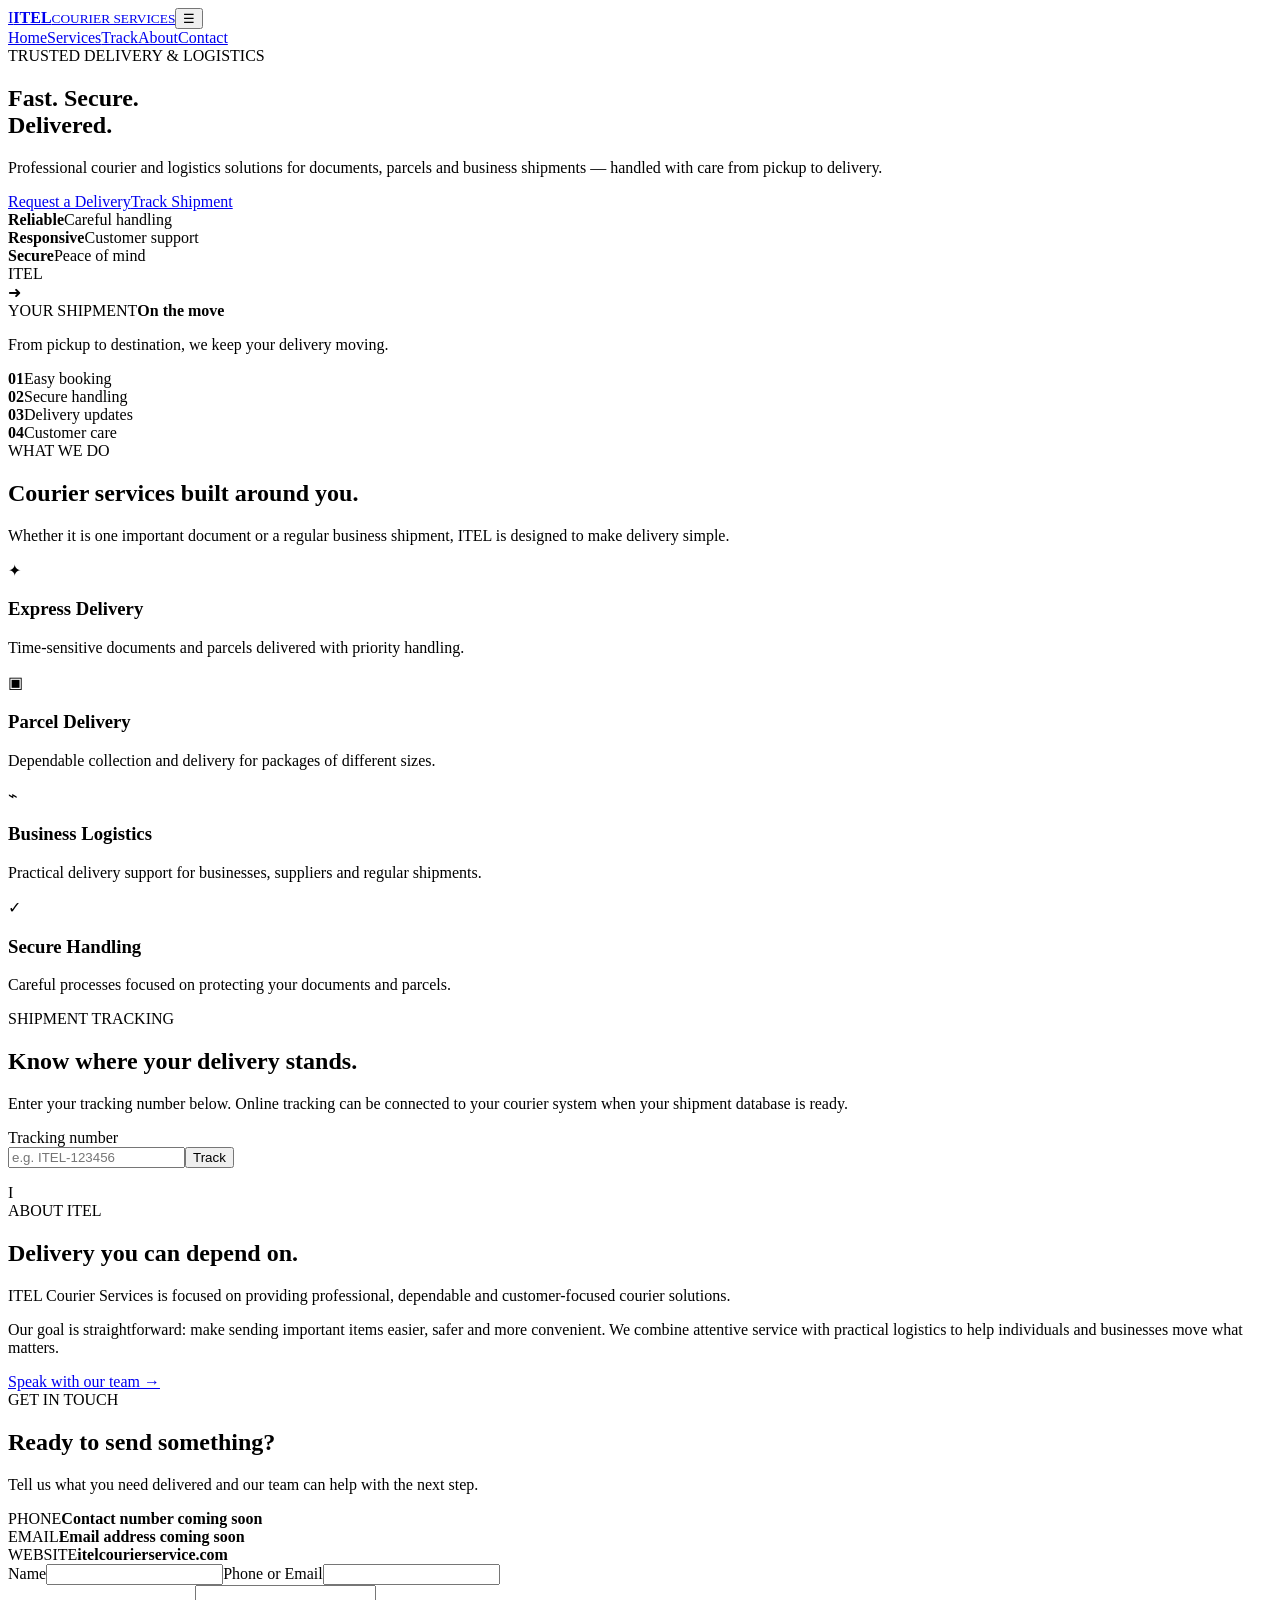
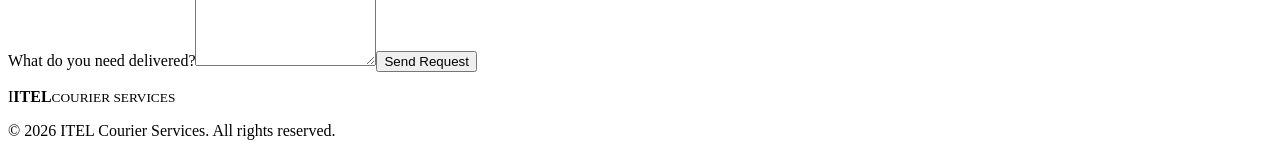
==== index.html @ 67bff1fe "Add files via upload" ====
<!doctype html><html lang="en"><head><meta charset="utf-8"><meta name="viewport" content="width=device-width,initial-scale=1"><meta name="description" content="ITEL Courier Services — fast, secure and dependable courier and logistics solutions."><title>ITEL Courier Services | Fast. Secure. Delivered.</title><link rel="preconnect" href="https://fonts.googleapis.com"><link rel="preconnect" href="https://fonts.gstatic.com" crossorigin><link href="https://fonts.googleapis.com/css2?family=Inter:wght@400;500;600;700;800&display=swap" rel="stylesheet"><link rel="stylesheet" href="style.css"></head><body>
<header class="site-header"><div class="container nav-wrap"><a class="brand" href="#home"><span class="brand-mark">I</span><span><strong>ITEL</strong><small>COURIER SERVICES</small></span></a><button class="menu-toggle" aria-label="Open menu" aria-expanded="false">☰</button><nav class="nav-links"><a href="#home">Home</a><a href="#services">Services</a><a href="#tracking">Track</a><a href="#about">About</a><a href="#contact">Contact</a></nav></div></header>
<main id="home"><section class="hero"><div class="container hero-grid"><div class="hero-copy"><span class="eyebrow">TRUSTED DELIVERY & LOGISTICS</span><h1>Fast. Secure.<br><span>Delivered.</span></h1><p>Professional courier and logistics solutions for documents, parcels and business shipments — handled with care from pickup to delivery.</p><div class="hero-actions"><a class="btn btn-primary" href="#contact">Request a Delivery</a><a class="btn btn-light" href="#tracking">Track Shipment</a></div><div class="trust-row"><div><strong>Reliable</strong><span>Careful handling</span></div><div><strong>Responsive</strong><span>Customer support</span></div><div><strong>Secure</strong><span>Peace of mind</span></div></div></div><div class="hero-card"><div class="package-art"><div class="box"><span>ITEL</span></div><div class="route-dot one"></div><div class="route-dot two"></div><div class="route-line"></div><div class="truck">➜</div></div><div class="hero-card-text"><span>YOUR SHIPMENT</span><strong>On the move</strong><p>From pickup to destination, we keep your delivery moving.</p></div></div></div></section>
<section class="stats"><div class="container stats-grid"><div><strong>01</strong><span>Easy booking</span></div><div><strong>02</strong><span>Secure handling</span></div><div><strong>03</strong><span>Delivery updates</span></div><div><strong>04</strong><span>Customer care</span></div></div></section>
<section id="services" class="section"><div class="container"><div class="section-heading"><span class="eyebrow">WHAT WE DO</span><h2>Courier services built around you.</h2><p>Whether it is one important document or a regular business shipment, ITEL is designed to make delivery simple.</p></div><div class="cards"><article class="card"><div class="icon">✦</div><h3>Express Delivery</h3><p>Time-sensitive documents and parcels delivered with priority handling.</p></article><article class="card"><div class="icon">▣</div><h3>Parcel Delivery</h3><p>Dependable collection and delivery for packages of different sizes.</p></article><article class="card"><div class="icon">⌁</div><h3>Business Logistics</h3><p>Practical delivery support for businesses, suppliers and regular shipments.</p></article><article class="card"><div class="icon">✓</div><h3>Secure Handling</h3><p>Careful processes focused on protecting your documents and parcels.</p></article></div></div></section>
<section id="tracking" class="tracking"><div class="container tracking-grid"><div><span class="eyebrow">SHIPMENT TRACKING</span><h2>Know where your delivery stands.</h2><p>Enter your tracking number below. Online tracking can be connected to your courier system when your shipment database is ready.</p></div><form class="track-form" id="trackForm"><label for="trackingNumber">Tracking number</label><div class="input-row"><input id="trackingNumber" placeholder="e.g. ITEL-123456" required><button class="btn btn-primary" type="submit">Track</button></div><p class="form-message" id="trackMessage" role="status"></p></form></div></section>
<section id="about" class="section about"><div class="container about-grid"><div class="about-panel"><span class="big-letter">I</span><div><span class="eyebrow">ABOUT ITEL</span><h2>Delivery you can depend on.</h2></div></div><div><p class="lead">ITEL Courier Services is focused on providing professional, dependable and customer-focused courier solutions.</p><p>Our goal is straightforward: make sending important items easier, safer and more convenient. We combine attentive service with practical logistics to help individuals and businesses move what matters.</p><a class="text-link" href="#contact">Speak with our team →</a></div></div></section>
<section id="contact" class="contact"><div class="container contact-grid"><div><span class="eyebrow">GET IN TOUCH</span><h2>Ready to send something?</h2><p>Tell us what you need delivered and our team can help with the next step.</p><div class="contact-items"><div><span>PHONE</span><strong>Contact number coming soon</strong></div><div><span>EMAIL</span><strong>Email address coming soon</strong></div><div><span>WEBSITE</span><strong>itelcourierservice.com</strong></div></div></div><form class="contact-form" id="contactForm"><div class="form-row"><label>Name<input name="name" required></label><label>Phone or Email<input name="contact" required></label></div><label>What do you need delivered?<textarea name="message" rows="5" required></textarea></label><button class="btn btn-primary" type="submit">Send Request</button><p class="form-message" id="contactMessage" role="status"></p></form></div></section></main>
<footer><div class="container footer-wrap"><div class="brand footer-brand"><span class="brand-mark">I</span><span><strong>ITEL</strong><small>COURIER SERVICES</small></span></div><p>© <span id="year"></span> ITEL Courier Services. All rights reserved.</p></div></footer><script src="script.js"></script></body></html>
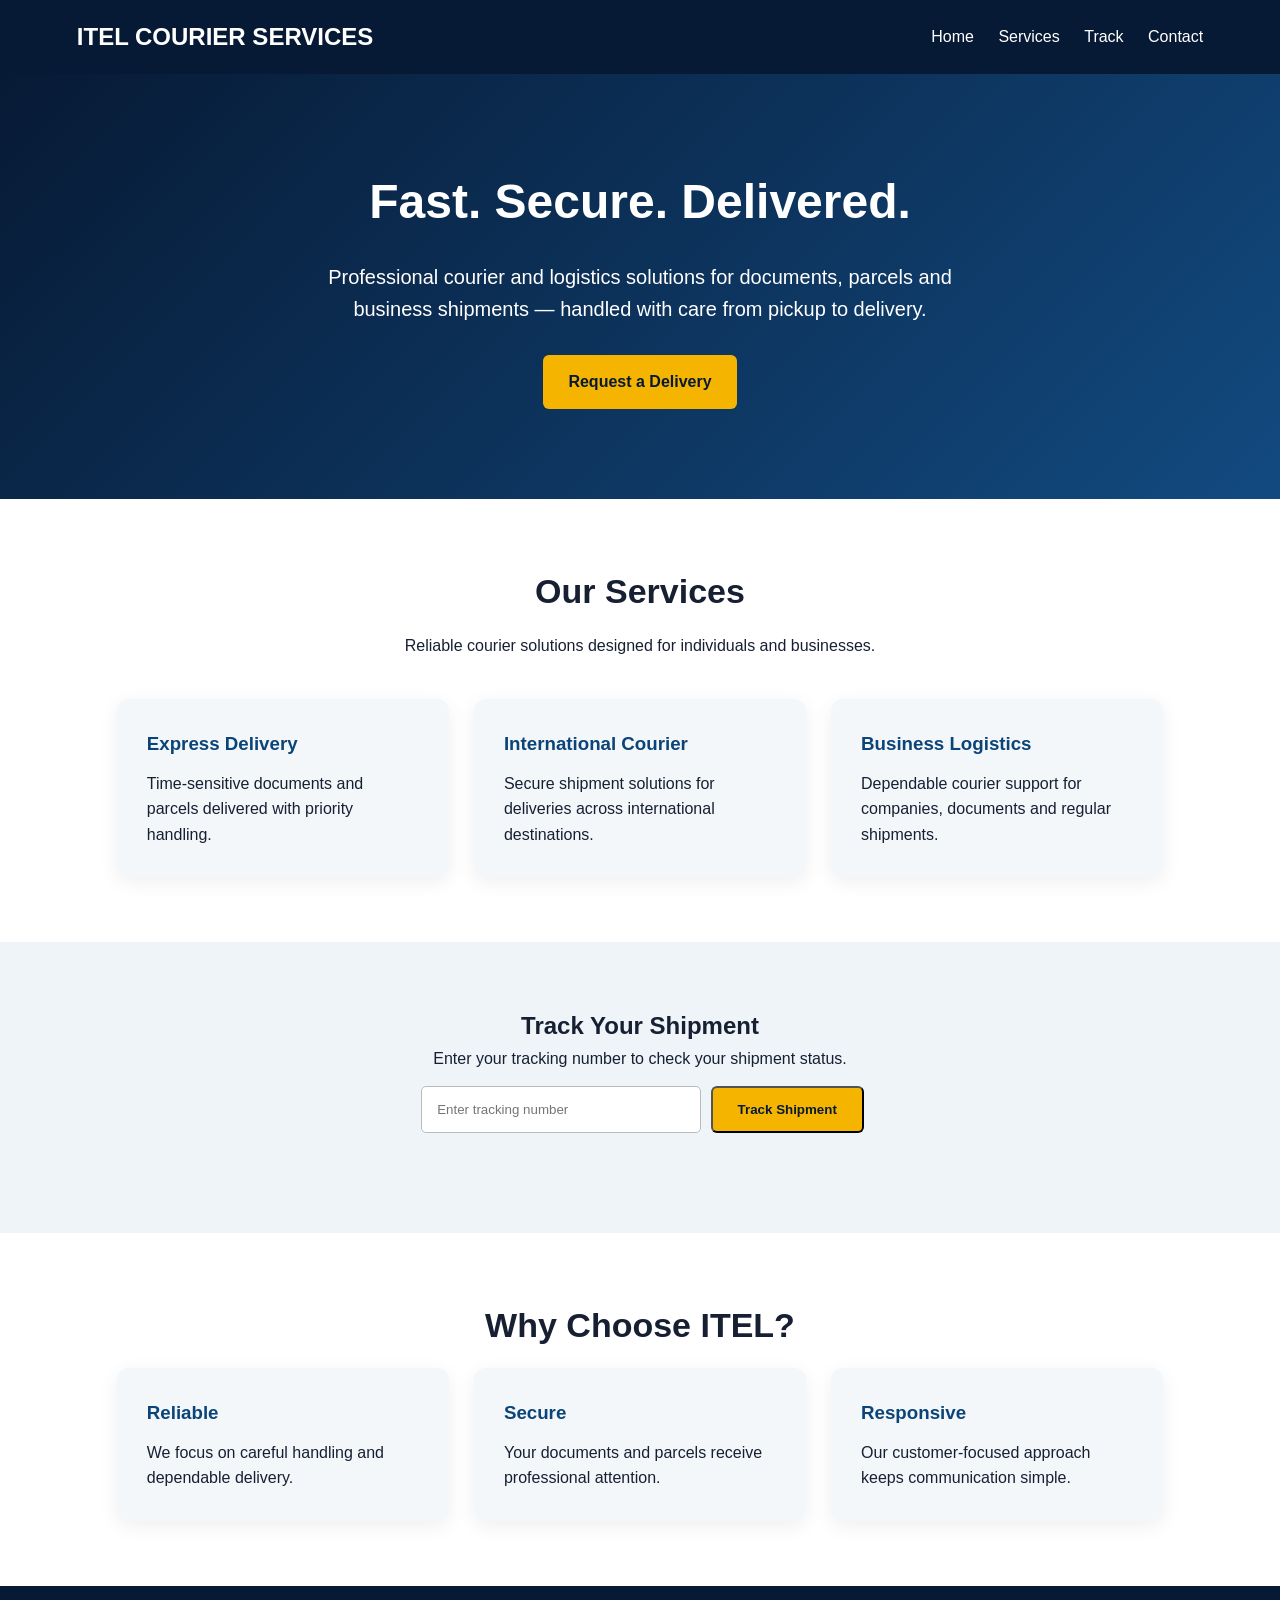
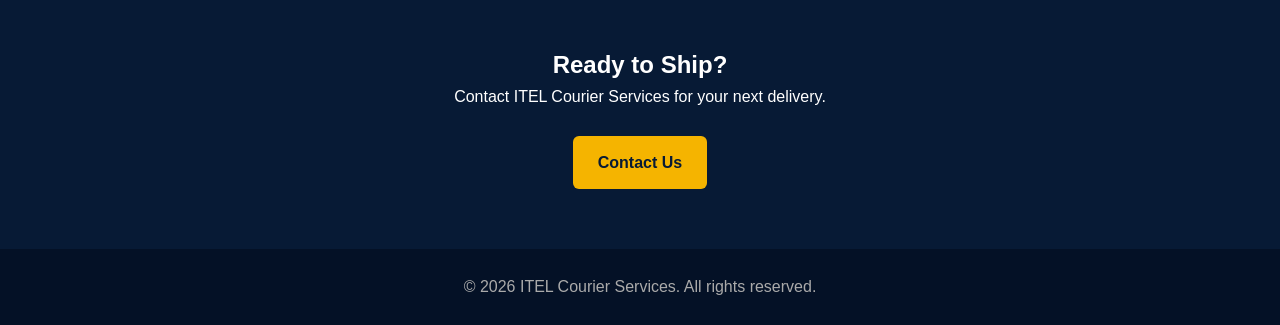
==== commit 15f9d7e0: "update website" ====
--- a/index.html
+++ b/index.html
@@ -1,9 +1,146 @@
-<!doctype html><html lang="en"><head><meta charset="utf-8"><meta name="viewport" content="width=device-width,initial-scale=1"><meta name="description" content="ITEL Courier Services — fast, secure and dependable courier and logistics solutions."><title>ITEL Courier Services | Fast. Secure. Delivered.</title><link rel="preconnect" href="https://fonts.googleapis.com"><link rel="preconnect" href="https://fonts.gstatic.com" crossorigin><link href="https://fonts.googleapis.com/css2?family=Inter:wght@400;500;600;700;800&display=swap" rel="stylesheet"><link rel="stylesheet" href="style.css"></head><body>
-<header class="site-header"><div class="container nav-wrap"><a class="brand" href="#home"><span class="brand-mark">I</span><span><strong>ITEL</strong><small>COURIER SERVICES</small></span></a><button class="menu-toggle" aria-label="Open menu" aria-expanded="false">☰</button><nav class="nav-links"><a href="#home">Home</a><a href="#services">Services</a><a href="#tracking">Track</a><a href="#about">About</a><a href="#contact">Contact</a></nav></div></header>
-<main id="home"><section class="hero"><div class="container hero-grid"><div class="hero-copy"><span class="eyebrow">TRUSTED DELIVERY & LOGISTICS</span><h1>Fast. Secure.<br><span>Delivered.</span></h1><p>Professional courier and logistics solutions for documents, parcels and business shipments — handled with care from pickup to delivery.</p><div class="hero-actions"><a class="btn btn-primary" href="#contact">Request a Delivery</a><a class="btn btn-light" href="#tracking">Track Shipment</a></div><div class="trust-row"><div><strong>Reliable</strong><span>Careful handling</span></div><div><strong>Responsive</strong><span>Customer support</span></div><div><strong>Secure</strong><span>Peace of mind</span></div></div></div><div class="hero-card"><div class="package-art"><div class="box"><span>ITEL</span></div><div class="route-dot one"></div><div class="route-dot two"></div><div class="route-line"></div><div class="truck">➜</div></div><div class="hero-card-text"><span>YOUR SHIPMENT</span><strong>On the move</strong><p>From pickup to destination, we keep your delivery moving.</p></div></div></div></section>
-<section class="stats"><div class="container stats-grid"><div><strong>01</strong><span>Easy booking</span></div><div><strong>02</strong><span>Secure handling</span></div><div><strong>03</strong><span>Delivery updates</span></div><div><strong>04</strong><span>Customer care</span></div></div></section>
-<section id="services" class="section"><div class="container"><div class="section-heading"><span class="eyebrow">WHAT WE DO</span><h2>Courier services built around you.</h2><p>Whether it is one important document or a regular business shipment, ITEL is designed to make delivery simple.</p></div><div class="cards"><article class="card"><div class="icon">✦</div><h3>Express Delivery</h3><p>Time-sensitive documents and parcels delivered with priority handling.</p></article><article class="card"><div class="icon">▣</div><h3>Parcel Delivery</h3><p>Dependable collection and delivery for packages of different sizes.</p></article><article class="card"><div class="icon">⌁</div><h3>Business Logistics</h3><p>Practical delivery support for businesses, suppliers and regular shipments.</p></article><article class="card"><div class="icon">✓</div><h3>Secure Handling</h3><p>Careful processes focused on protecting your documents and parcels.</p></article></div></div></section>
-<section id="tracking" class="tracking"><div class="container tracking-grid"><div><span class="eyebrow">SHIPMENT TRACKING</span><h2>Know where your delivery stands.</h2><p>Enter your tracking number below. Online tracking can be connected to your courier system when your shipment database is ready.</p></div><form class="track-form" id="trackForm"><label for="trackingNumber">Tracking number</label><div class="input-row"><input id="trackingNumber" placeholder="e.g. ITEL-123456" required><button class="btn btn-primary" type="submit">Track</button></div><p class="form-message" id="trackMessage" role="status"></p></form></div></section>
-<section id="about" class="section about"><div class="container about-grid"><div class="about-panel"><span class="big-letter">I</span><div><span class="eyebrow">ABOUT ITEL</span><h2>Delivery you can depend on.</h2></div></div><div><p class="lead">ITEL Courier Services is focused on providing professional, dependable and customer-focused courier solutions.</p><p>Our goal is straightforward: make sending important items easier, safer and more convenient. We combine attentive service with practical logistics to help individuals and businesses move what matters.</p><a class="text-link" href="#contact">Speak with our team →</a></div></div></section>
-<section id="contact" class="contact"><div class="container contact-grid"><div><span class="eyebrow">GET IN TOUCH</span><h2>Ready to send something?</h2><p>Tell us what you need delivered and our team can help with the next step.</p><div class="contact-items"><div><span>PHONE</span><strong>Contact number coming soon</strong></div><div><span>EMAIL</span><strong>Email address coming soon</strong></div><div><span>WEBSITE</span><strong>itelcourierservice.com</strong></div></div></div><form class="contact-form" id="contactForm"><div class="form-row"><label>Name<input name="name" required></label><label>Phone or Email<input name="contact" required></label></div><label>What do you need delivered?<textarea name="message" rows="5" required></textarea></label><button class="btn btn-primary" type="submit">Send Request</button><p class="form-message" id="contactMessage" role="status"></p></form></div></section></main>
-<footer><div class="container footer-wrap"><div class="brand footer-brand"><span class="brand-mark">I</span><span><strong>ITEL</strong><small>COURIER SERVICES</small></span></div><p>© <span id="year"></span> ITEL Courier Services. All rights reserved.</p></div></footer><script src="script.js"></script></body></html>+<!DOCTYPE html>
+<html lang="en">
+<head>
+<meta charset="UTF-8">
+<meta name="viewport" content="width=device-width, initial-scale=1.0">
+<title>ITEL Courier Services</title>
+
+<style>
+*{box-sizing:border-box;margin:0;padding:0}
+body{font-family:Arial,sans-serif;color:#172033;background:#fff;line-height:1.6}
+header{background:#071a35;color:white;padding:18px 6%}
+nav{display:flex;justify-content:space-between;align-items:center;max-width:1200px;margin:auto}
+.logo{font-size:24px;font-weight:bold}
+nav a{color:white;text-decoration:none;margin-left:20px}
+.hero{background:linear-gradient(135deg,#071a35,#124a80);color:white;padding:90px 6%;text-align:center}
+.hero h1{font-size:48px;margin-bottom:20px}
+.hero p{font-size:20px;max-width:700px;margin:0 auto 30px}
+.btn{display:inline-block;background:#f5b400;color:#071a35;padding:14px 25px;border-radius:6px;text-decoration:none;font-weight:bold}
+.section{padding:65px 6%;max-width:1200px;margin:auto}
+.section h2{text-align:center;font-size:34px;margin-bottom:15px}
+.intro{text-align:center;max-width:700px;margin:0 auto 40px}
+.cards{display:grid;grid-template-columns:repeat(3,1fr);gap:25px}
+.card{padding:30px;border-radius:12px;background:#f4f7fa;box-shadow:0 5px 20px #0001}
+.card h3{margin-bottom:12px;color:#0b4478}
+.track{background:#eef4f8;text-align:center;padding:65px 6%}
+.track input{padding:15px;width:280px;max-width:90%;border:1px solid #bbb;border-radius:5px;margin:15px 5px}
+.contact{background:#071a35;color:white;text-align:center;padding:60px 6%}
+footer{background:#041126;color:#aaa;text-align:center;padding:25px}
+@media(max-width:700px){
+nav{flex-direction:column;gap:15px}
+nav a{margin:0 7px;font-size:14px}
+.hero h1{font-size:36px}
+.cards{grid-template-columns:1fr}
+}
+</style>
+</head>
+
+<body>
+
+<header>
+<nav>
+<div class="logo">ITEL COURIER SERVICES</div>
+<div>
+<a href="#home">Home</a>
+<a href="#services">Services</a>
+<a href="#tracking">Track</a>
+<a href="#contact">Contact</a>
+</div>
+</nav>
+</header>
+
+<section class="hero" id="home">
+<h1>Fast. Secure. Delivered.</h1>
+<p>
+Professional courier and logistics solutions for documents,
+parcels and business shipments — handled with care from pickup to delivery.
+</p>
+<a class="btn" href="#contact">Request a Delivery</a>
+</section>
+
+<section class="section" id="services">
+<h2>Our Services</h2>
+<p class="intro">
+Reliable courier solutions designed for individuals and businesses.
+</p>
+
+<div class="cards">
+
+<div class="card">
+<h3>Express Delivery</h3>
+<p>Time-sensitive documents and parcels delivered with priority handling.</p>
+</div>
+
+<div class="card">
+<h3>International Courier</h3>
+<p>Secure shipment solutions for deliveries across international destinations.</p>
+</div>
+
+<div class="card">
+<h3>Business Logistics</h3>
+<p>Dependable courier support for companies, documents and regular shipments.</p>
+</div>
+
+</div>
+</section>
+
+<section class="track" id="tracking">
+<h2>Track Your Shipment</h2>
+<p>Enter your tracking number to check your shipment status.</p>
+
+<input type="text" id="trackingNumber" placeholder="Enter tracking number">
+<button class="btn" onclick="trackShipment()">Track Shipment</button>
+
+<p id="result" style="margin-top:20px;font-weight:bold"></p>
+</section>
+
+<section class="section">
+<h2>Why Choose ITEL?</h2>
+
+<div class="cards">
+
+<div class="card">
+<h3>Reliable</h3>
+<p>We focus on careful handling and dependable delivery.</p>
+</div>
+
+<div class="card">
+<h3>Secure</h3>
+<p>Your documents and parcels receive professional attention.</p>
+</div>
+
+<div class="card">
+<h3>Responsive</h3>
+<p>Our customer-focused approach keeps communication simple.</p>
+</div>
+
+</div>
+</section>
+
+<section class="contact" id="contact">
+<h2>Ready to Ship?</h2>
+<p>Contact ITEL Courier Services for your next delivery.</p>
+<br>
+<a class="btn" href="mailto:info@itelcourierservice.com">Contact Us</a>
+</section>
+
+<footer>
+<p>©️ 2026 ITEL Courier Services. All rights reserved.</p>
+</footer>
+
+<script>
+function trackShipment(){
+const number=document.getElementById("trackingNumber").value.trim();
+const result=document.getElementById("result");
+
+if(number===""){
+result.textContent="Please enter a tracking number.";
+return;
+}
+
+result.textContent="Tracking number received. Shipment status will be updated when tracking information is available.";
+}
+</script>
+
+</body>
+</html>
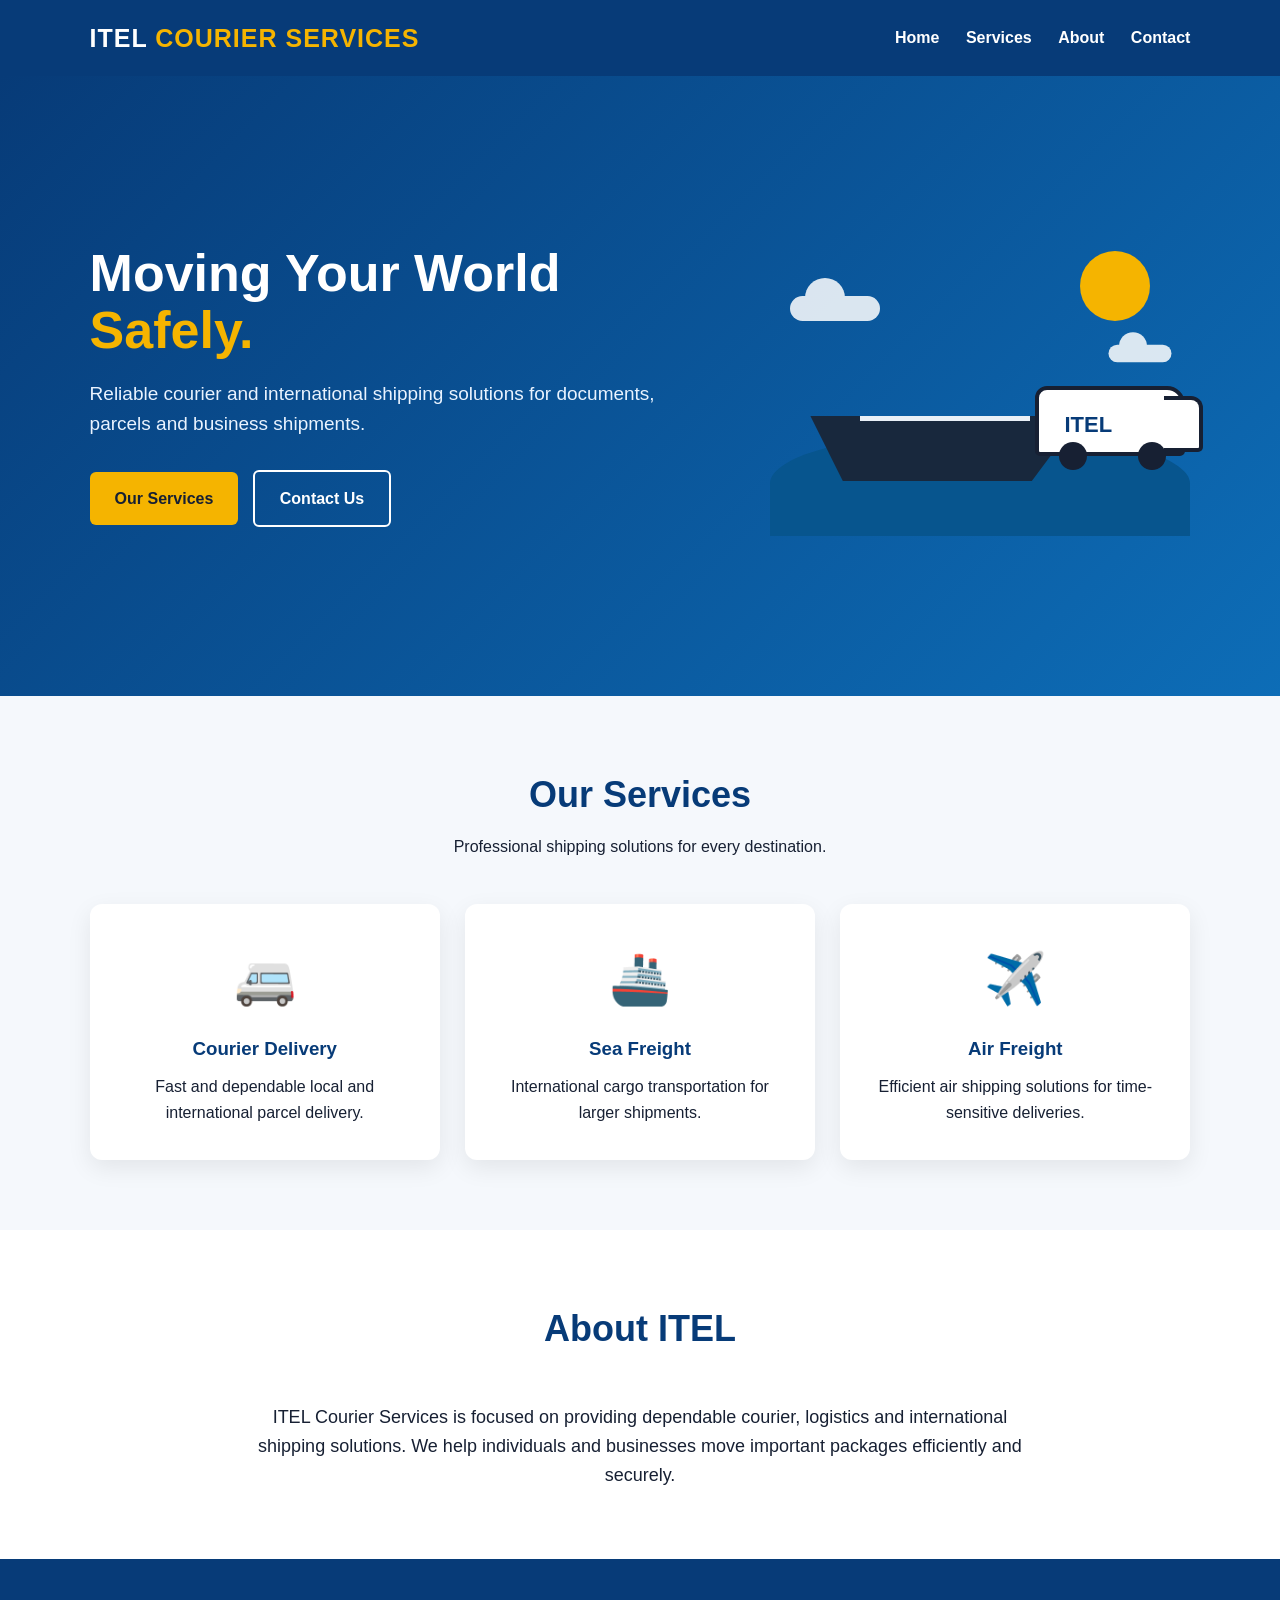
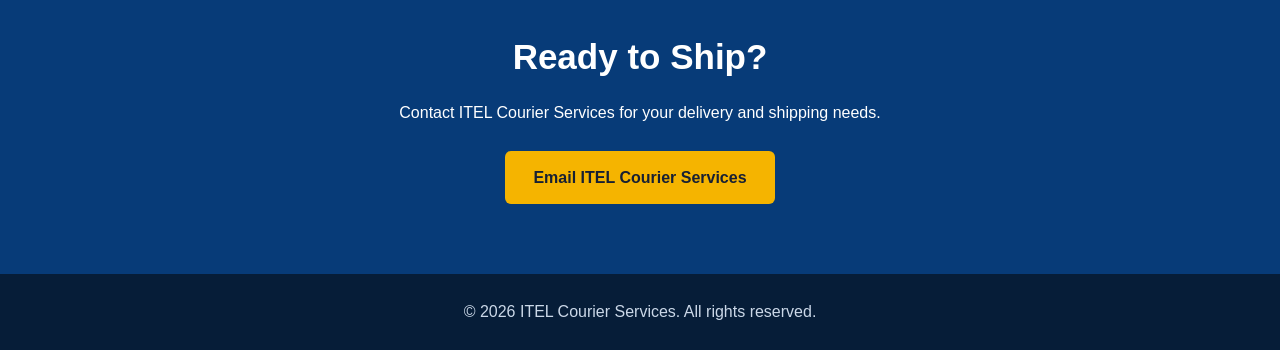
==== commit a812082c: "update website" ====
--- a/index.html
+++ b/index.html
@@ -1,146 +1,488 @@
 <!DOCTYPE html>
 <html lang="en">
 <head>
-<meta charset="UTF-8">
-<meta name="viewport" content="width=device-width, initial-scale=1.0">
-<title>ITEL Courier Services</title>
-
-<style>
-*{box-sizing:border-box;margin:0;padding:0}
-body{font-family:Arial,sans-serif;color:#172033;background:#fff;line-height:1.6}
-header{background:#071a35;color:white;padding:18px 6%}
-nav{display:flex;justify-content:space-between;align-items:center;max-width:1200px;margin:auto}
-.logo{font-size:24px;font-weight:bold}
-nav a{color:white;text-decoration:none;margin-left:20px}
-.hero{background:linear-gradient(135deg,#071a35,#124a80);color:white;padding:90px 6%;text-align:center}
-.hero h1{font-size:48px;margin-bottom:20px}
-.hero p{font-size:20px;max-width:700px;margin:0 auto 30px}
-.btn{display:inline-block;background:#f5b400;color:#071a35;padding:14px 25px;border-radius:6px;text-decoration:none;font-weight:bold}
-.section{padding:65px 6%;max-width:1200px;margin:auto}
-.section h2{text-align:center;font-size:34px;margin-bottom:15px}
-.intro{text-align:center;max-width:700px;margin:0 auto 40px}
-.cards{display:grid;grid-template-columns:repeat(3,1fr);gap:25px}
-.card{padding:30px;border-radius:12px;background:#f4f7fa;box-shadow:0 5px 20px #0001}
-.card h3{margin-bottom:12px;color:#0b4478}
-.track{background:#eef4f8;text-align:center;padding:65px 6%}
-.track input{padding:15px;width:280px;max-width:90%;border:1px solid #bbb;border-radius:5px;margin:15px 5px}
-.contact{background:#071a35;color:white;text-align:center;padding:60px 6%}
-footer{background:#041126;color:#aaa;text-align:center;padding:25px}
-@media(max-width:700px){
-nav{flex-direction:column;gap:15px}
-nav a{margin:0 7px;font-size:14px}
-.hero h1{font-size:36px}
-.cards{grid-template-columns:1fr}
-}
-</style>
+  <meta charset="UTF-8">
+  <meta name="viewport" content="width=device-width, initial-scale=1.0">
+  <title>ITEL Courier Services</title>
+
+  <style>
+    * {
+      box-sizing: border-box;
+      margin: 0;
+      padding: 0;
+    }
+
+    body {
+      font-family: Arial, sans-serif;
+      color: #172033;
+      background: #f5f8fc;
+      line-height: 1.6;
+    }
+
+    header {
+      background: #073b78;
+      color: white;
+      padding: 18px 7%;
+      display: flex;
+      justify-content: space-between;
+      align-items: center;
+      position: sticky;
+      top: 0;
+      z-index: 10;
+    }
+
+    .logo {
+      font-size: 25px;
+      font-weight: bold;
+      letter-spacing: 1px;
+    }
+
+    .logo span {
+      color: #f5b400;
+    }
+
+    nav a {
+      color: white;
+      text-decoration: none;
+      margin-left: 22px;
+      font-weight: bold;
+    }
+
+    nav a:hover {
+      color: #f5b400;
+    }
+
+    .hero {
+      min-height: 620px;
+      padding: 80px 7%;
+      display: flex;
+      align-items: center;
+      justify-content: space-between;
+      gap: 40px;
+      background: linear-gradient(135deg, #073b78, #0d6db7);
+      color: white;
+      overflow: hidden;
+    }
+
+    .hero-text {
+      max-width: 600px;
+    }
+
+    .hero h1 {
+      font-size: 52px;
+      line-height: 1.1;
+      margin-bottom: 20px;
+    }
+
+    .hero h1 span {
+      color: #f5b400;
+    }
+
+    .hero p {
+      font-size: 19px;
+      margin-bottom: 30px;
+      color: #e9f3ff;
+    }
+
+    .buttons a {
+      display: inline-block;
+      padding: 14px 25px;
+      border-radius: 6px;
+      text-decoration: none;
+      font-weight: bold;
+      margin-right: 10px;
+    }
+
+    .primary {
+      background: #f5b400;
+      color: #172033;
+    }
+
+    .secondary {
+      border: 2px solid white;
+      color: white;
+    }
+
+    .shipping-scene {
+      width: 420px;
+      height: 300px;
+      position: relative;
+      flex-shrink: 0;
+    }
+
+    .sun {
+      position: absolute;
+      right: 40px;
+      top: 15px;
+      width: 70px;
+      height: 70px;
+      background: #f5b400;
+      border-radius: 50%;
+    }
+
+    .cloud {
+      position: absolute;
+      background: white;
+      opacity: .85;
+      width: 90px;
+      height: 25px;
+      border-radius: 30px;
+    }
+
+    .cloud:before {
+      content: "";
+      position: absolute;
+      width: 40px;
+      height: 40px;
+      background: white;
+      border-radius: 50%;
+      left: 15px;
+      top: -18px;
+    }
+
+    .cloud.one {
+      top: 60px;
+      left: 20px;
+    }
+
+    .cloud.two {
+      top: 105px;
+      right: 5px;
+      transform: scale(.7);
+    }
+
+    .sea {
+      position: absolute;
+      bottom: 0;
+      left: 0;
+      width: 100%;
+      height: 105px;
+      background: #07558e;
+      border-radius: 50% 50% 0 0;
+    }
+
+    .ship {
+      position: absolute;
+      bottom: 55px;
+      left: 40px;
+      width: 270px;
+      height: 65px;
+      background: #18283d;
+      clip-path: polygon(0 0, 100% 0, 82% 100%, 12% 100%);
+    }
+
+    .ship:before {
+      content: "";
+      position: absolute;
+      left: 45px;
+      top: -48px;
+      width: 170px;
+      height: 48px;
+      background: #e9f0f7;
+      border: 5px solid #18283d;
+    }
+
+    .containers {
+      position: absolute;
+      left: 70px;
+      top: -40px;
+      display: flex;
+      gap: 5px;
+    }
+
+    .container {
+      width: 40px;
+      height: 35px;
+      background: #f5b400;
+      border: 2px solid #18283d;
+    }
+
+    .van {
+      position: absolute;
+      bottom: 80px;
+      right: 5px;
+      width: 150px;
+      height: 70px;
+      background: white;
+      border-radius: 12px 18px 5px 5px;
+      border: 4px solid #172033;
+    }
+
+    .van:before {
+      content: "ITEL";
+      position: absolute;
+      left: 25px;
+      top: 17px;
+      color: #073b78;
+      font-size: 22px;
+      font-weight: bold;
+    }
+
+    .van:after {
+      content: "";
+      position: absolute;
+      right: -22px;
+      bottom: 0;
+      width: 35px;
+      height: 48px;
+      background: white;
+      border: 4px solid #172033;
+      border-left: none;
+      border-radius: 0 12px 5px 0;
+    }
+
+    .wheel {
+      position: absolute;
+      width: 28px;
+      height: 28px;
+      background: #172033;
+      border-radius: 50%;
+      bottom: -18px;
+    }
+
+    .wheel.one {
+      left: 20px;
+    }
+
+    .wheel.two {
+      right: 15px;
+    }
+
+    section {
+      padding: 70px 7%;
+    }
+
+    .section-title {
+      text-align: center;
+      margin-bottom: 45px;
+    }
+
+    .section-title h2 {
+      font-size: 36px;
+      color: #073b78;
+      margin-bottom: 10px;
+    }
+
+    .services {
+      display: grid;
+      grid-template-columns: repeat(3, 1fr);
+      gap: 25px;
+    }
+
+    .card {
+      background: white;
+      padding: 35px 25px;
+      text-align: center;
+      border-radius: 12px;
+      box-shadow: 0 8px 25px rgba(0,0,0,.08);
+    }
+
+    .card .icon {
+      font-size: 50px;
+      margin-bottom: 15px;
+    }
+
+    .card h3 {
+      color: #073b78;
+      margin-bottom: 10px;
+    }
+
+    .about {
+      background: white;
+      text-align: center;
+    }
+
+    .about p {
+      max-width: 800px;
+      margin: auto;
+      font-size: 18px;
+    }
+
+    .contact {
+      background: #073b78;
+      color: white;
+      text-align: center;
+    }
+
+    .contact h2 {
+      font-size: 35px;
+      margin-bottom: 15px;
+    }
+
+    .contact a {
+      display: inline-block;
+      margin-top: 25px;
+      padding: 14px 28px;
+      background: #f5b400;
+      color: #172033;
+      text-decoration: none;
+      border-radius: 6px;
+      font-weight: bold;
+    }
+
+    footer {
+      background: #061d38;
+      color: #cbd8e8;
+      text-align: center;
+      padding: 25px;
+    }
+
+    @media (max-width: 800px) {
+      header {
+        flex-direction: column;
+        gap: 12px;
+      }
+
+      nav a {
+        margin: 0 7px;
+        font-size: 14px;
+      }
+
+      .hero {
+        flex-direction: column;
+        text-align: center;
+        padding-top: 55px;
+      }
+
+      .hero h1 {
+        font-size: 40px;
+      }
+
+      .shipping-scene {
+        transform: scale(.85);
+      }
+
+      .services {
+        grid-template-columns: 1fr;
+      }
+    }
+  </style>
 </head>
 
 <body>
 
-<header>
-<nav>
-<div class="logo">ITEL COURIER SERVICES</div>
-<div>
-<a href="#home">Home</a>
-<a href="#services">Services</a>
-<a href="#tracking">Track</a>
-<a href="#contact">Contact</a>
-</div>
-</nav>
-</header>
-
-<section class="hero" id="home">
-<h1>Fast. Secure. Delivered.</h1>
-<p>
-Professional courier and logistics solutions for documents,
-parcels and business shipments — handled with care from pickup to delivery.
-</p>
-<a class="btn" href="#contact">Request a Delivery</a>
-</section>
-
-<section class="section" id="services">
-<h2>Our Services</h2>
-<p class="intro">
-Reliable courier solutions designed for individuals and businesses.
-</p>
-
-<div class="cards">
-
-<div class="card">
-<h3>Express Delivery</h3>
-<p>Time-sensitive documents and parcels delivered with priority handling.</p>
-</div>
-
-<div class="card">
-<h3>International Courier</h3>
-<p>Secure shipment solutions for deliveries across international destinations.</p>
-</div>
-
-<div class="card">
-<h3>Business Logistics</h3>
-<p>Dependable courier support for companies, documents and regular shipments.</p>
-</div>
-
-</div>
-</section>
-
-<section class="track" id="tracking">
-<h2>Track Your Shipment</h2>
-<p>Enter your tracking number to check your shipment status.</p>
-
-<input type="text" id="trackingNumber" placeholder="Enter tracking number">
-<button class="btn" onclick="trackShipment()">Track Shipment</button>
-
-<p id="result" style="margin-top:20px;font-weight:bold"></p>
-</section>
-
-<section class="section">
-<h2>Why Choose ITEL?</h2>
-
-<div class="cards">
-
-<div class="card">
-<h3>Reliable</h3>
-<p>We focus on careful handling and dependable delivery.</p>
-</div>
-
-<div class="card">
-<h3>Secure</h3>
-<p>Your documents and parcels receive professional attention.</p>
-</div>
-
-<div class="card">
-<h3>Responsive</h3>
-<p>Our customer-focused approach keeps communication simple.</p>
-</div>
-
-</div>
-</section>
-
-<section class="contact" id="contact">
-<h2>Ready to Ship?</h2>
-<p>Contact ITEL Courier Services for your next delivery.</p>
-<br>
-<a class="btn" href="mailto:info@itelcourierservice.com">Contact Us</a>
-</section>
-
-<footer>
-<p>©️ 2026 ITEL Courier Services. All rights reserved.</p>
-</footer>
-
-<script>
-function trackShipment(){
-const number=document.getElementById("trackingNumber").value.trim();
-const result=document.getElementById("result");
-
-if(number===""){
-result.textContent="Please enter a tracking number.";
-return;
-}
-
-result.textContent="Tracking number received. Shipment status will be updated when tracking information is available.";
-}
-</script>
+  <header>
+    <div class="logo">ITEL <span>COURIER SERVICES</span></div>
+
+    <nav>
+      <a href="#home">Home</a>
+      <a href="#services">Services</a>
+      <a href="#about">About</a>
+      <a href="#contact">Contact</a>
+    </nav>
+  </header>
+
+  <section class="hero" id="home">
+
+    <div class="hero-text">
+      <h1>Moving Your World <span>Safely.</span></h1>
+
+      <p>
+        Reliable courier and international shipping solutions
+        for documents, parcels and business shipments.
+      </p>
+
+      <div class="buttons">
+        <a class="primary" href="#services">Our Services</a>
+        <a class="secondary" href="#contact">Contact Us</a>
+      </div>
+    </div>
+
+    <div class="shipping-scene">
+
+      <div class="sun"></div>
+
+      <div class="cloud one"></div>
+      <div class="cloud two"></div>
+
+      <div class="sea"></div>
+
+      <div class="ship">
+        <div class="containers">
+          <div class="container"></div>
+          <div class="container"></div>
+          <div class="container"></div>
+        </div>
+      </div>
+
+      <div class="van">
+        <div class="wheel one"></div>
+        <div class="wheel two"></div>
+      </div>
+
+    </div>
+
+  </section>
+
+  <section id="services">
+
+    <div class="section-title">
+      <h2>Our Services</h2>
+      <p>Professional shipping solutions for every destination.</p>
+    </div>
+
+    <div class="services">
+
+      <div class="card">
+        <div class="icon">🚐</div>
+        <h3>Courier Delivery</h3>
+        <p>
+          Fast and dependable local and international parcel delivery.
+        </p>
+      </div>
+
+      <div class="card">
+        <div class="icon">🚢</div>
+        <h3>Sea Freight</h3>
+        <p>
+          International cargo transportation for larger shipments.
+        </p>
+      </div>
+
+      <div class="card">
+        <div class="icon">✈️</div>
+        <h3>Air Freight</h3>
+        <p>
+          Efficient air shipping solutions for time-sensitive deliveries.
+        </p>
+      </div>
+
+    </div>
+
+  </section>
+
+  <section class="about" id="about">
+
+    <div class="section-title">
+      <h2>About ITEL</h2>
+    </div>
+
+    <p>
+      ITEL Courier Services is focused on providing dependable
+      courier, logistics and international shipping solutions.
+      We help individuals and businesses move important packages
+      efficiently and securely.
+    </p>
+
+  </section>
+
+  <section class="contact" id="contact">
+
+    <h2>Ready to Ship?</h2>
+
+    <p>
+      Contact ITEL Courier Services for your delivery and shipping needs.
+    </p>
+
+    <a href="mailto:info@itelcourierservice.com">
+      Email ITEL Courier Services
+    </a>
+
+  </section>
+
+  <footer>
+    <p>©️ 2026 ITEL Courier Services. All rights reserved.</p>
+  </footer>
 
 </body>
-</html>+</html>
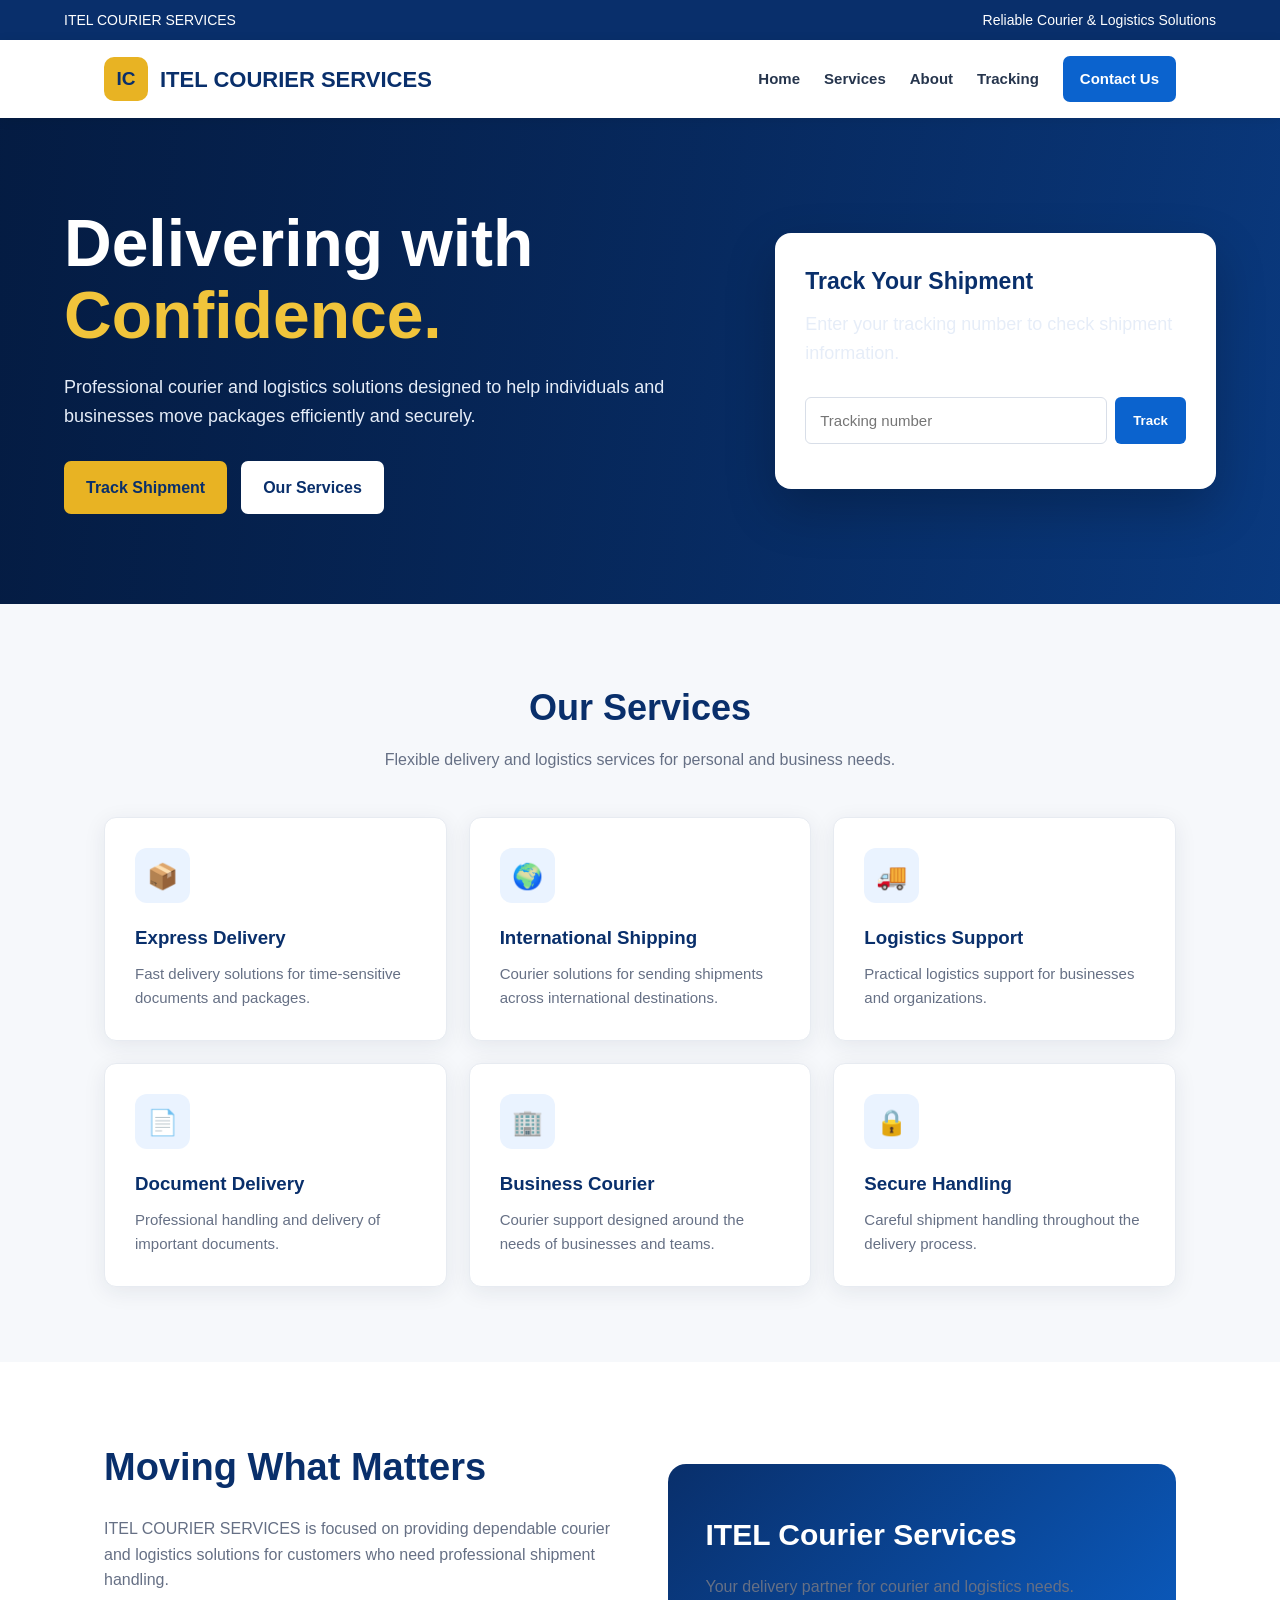
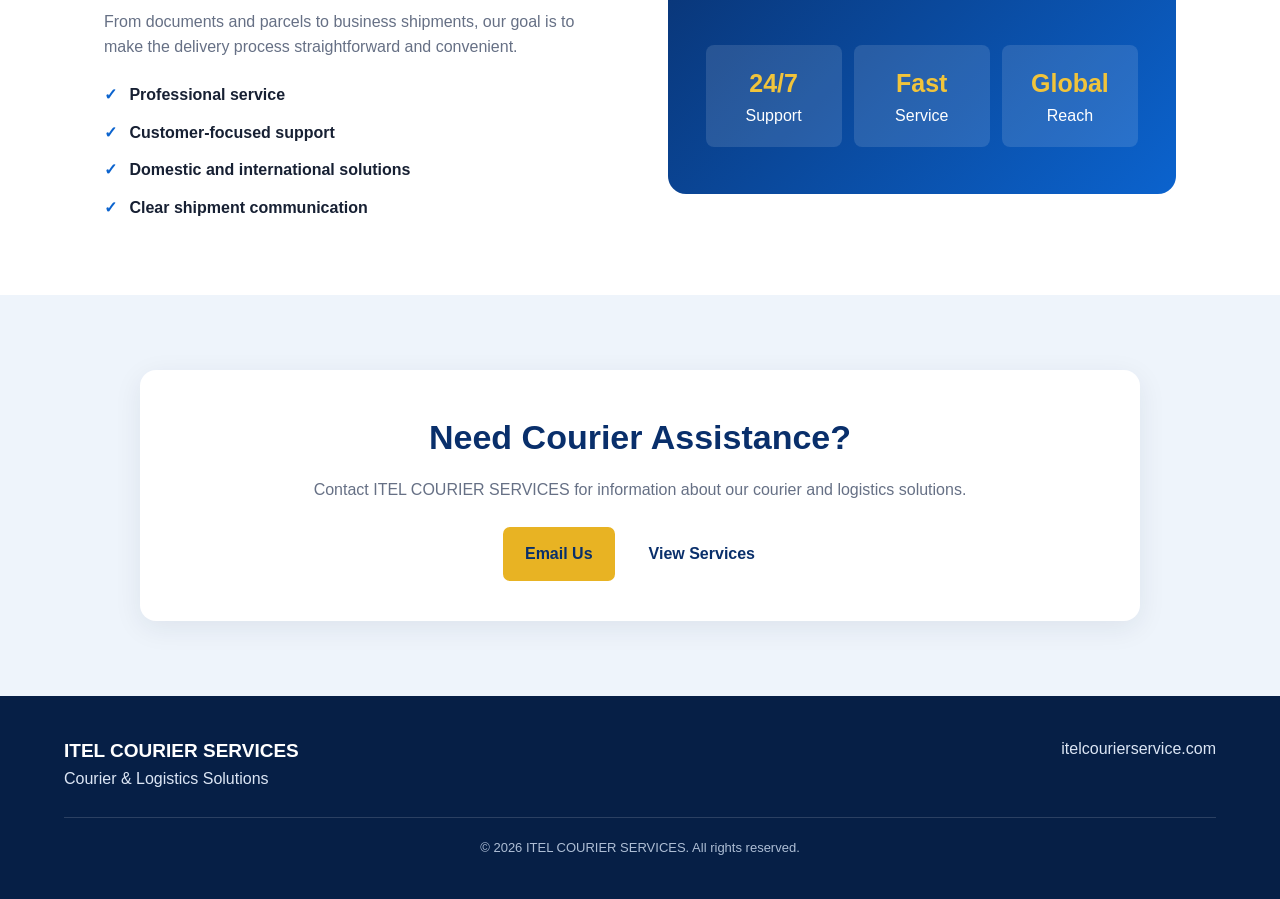
==== commit fa62f0eb: "Enhance SEO, styles, and tracking features in index.html Updated title and meta description for SEO." ====
--- a/index.html
+++ b/index.html
@@ -3,8 +3,8 @@
 <head>
   <meta charset="UTF-8">
   <meta name="viewport" content="width=device-width, initial-scale=1.0">
-  <title>ITEL Courier Services</title>
-
+  <title>ITEL Courier Services | Fast & Reliable Delivery</title>
+  <meta name="description" content="ITEL Courier Services - Reliable domestic and international courier and logistics services.">
   <style>
     * {
       box-sizing: border-box;
@@ -12,477 +12,688 @@
       padding: 0;
     }
 
+    html {
+      scroll-behavior: smooth;
+    }
+
     body {
-      font-family: Arial, sans-serif;
+      font-family: Arial, Helvetica, sans-serif;
       color: #172033;
-      background: #f5f8fc;
+      background: #f6f8fb;
       line-height: 1.6;
     }
 
+    a {
+      text-decoration: none;
+      color: inherit;
+    }
+
+    .topbar {
+      background: #092f6b;
+      color: white;
+      padding: 9px 5%;
+      font-size: 14px;
+      display: flex;
+      justify-content: space-between;
+      gap: 20px;
+      flex-wrap: wrap;
+    }
+
     header {
-      background: #073b78;
-      color: white;
-      padding: 18px 7%;
+      background: white;
+      position: sticky;
+      top: 0;
+      z-index: 1000;
+      box-shadow: 0 2px 12px rgba(0,0,0,.08);
+    }
+
+    .nav {
+      max-width: 1200px;
+      margin: auto;
+      padding: 16px 5%;
       display: flex;
       justify-content: space-between;
       align-items: center;
-      position: sticky;
-      top: 0;
-      z-index: 10;
+      gap: 25px;
     }
 
     .logo {
-      font-size: 25px;
-      font-weight: bold;
-      letter-spacing: 1px;
-    }
-
-    .logo span {
-      color: #f5b400;
+      display: flex;
+      align-items: center;
+      gap: 12px;
+      font-weight: 800;
+      font-size: 22px;
+      color: #092f6b;
+    }
+
+    .logo-mark {
+      width: 44px;
+      height: 44px;
+      border-radius: 10px;
+      background: #e8b323;
+      display: grid;
+      place-items: center;
+      color: #092f6b;
+      font-size: 19px;
+      font-weight: 900;
+    }
+
+    nav {
+      display: flex;
+      gap: 24px;
+      align-items: center;
     }
 
     nav a {
+      font-size: 15px;
+      font-weight: 600;
+      color: #26354d;
+    }
+
+    nav a:hover {
+      color: #0b63ce;
+    }
+
+    .nav-button {
+      background: #0b63ce;
+      color: white !important;
+      padding: 11px 17px;
+      border-radius: 7px;
+    }
+
+    .hero {
+      background:
+        linear-gradient(90deg, rgba(4,27,65,.96), rgba(9,47,107,.80)),
+        linear-gradient(135deg, #092f6b, #0b63ce);
       color: white;
-      text-decoration: none;
-      margin-left: 22px;
-      font-weight: bold;
-    }
-
-    nav a:hover {
-      color: #f5b400;
-    }
-
-    .hero {
-      min-height: 620px;
-      padding: 80px 7%;
-      display: flex;
+      padding: 90px 5%;
+    }
+
+    .hero-inner {
+      max-width: 1200px;
+      margin: auto;
+      display: grid;
+      grid-template-columns: 1.2fr .8fr;
+      gap: 50px;
       align-items: center;
-      justify-content: space-between;
-      gap: 40px;
-      background: linear-gradient(135deg, #073b78, #0d6db7);
+    }
+
+    .hero h1 {
+      font-size: clamp(38px, 6vw, 66px);
+      line-height: 1.08;
+      margin-bottom: 22px;
+    }
+
+    .hero h1 span {
+      color: #f1c43b;
+    }
+
+    .hero p {
+      max-width: 650px;
+      font-size: 18px;
+      color: #e6edf8;
+      margin-bottom: 30px;
+    }
+
+    .buttons {
+      display: flex;
+      gap: 14px;
+      flex-wrap: wrap;
+    }
+
+    .btn {
+      display: inline-block;
+      padding: 14px 22px;
+      border-radius: 7px;
+      font-weight: 700;
+    }
+
+    .btn-primary {
+      background: #e8b323;
+      color: #092f6b;
+    }
+
+    .btn-light {
+      background: white;
+      color: #092f6b;
+    }
+
+    .hero-card {
+      background: white;
+      color: #172033;
+      border-radius: 16px;
+      padding: 30px;
+      box-shadow: 0 20px 50px rgba(0,0,0,.22);
+    }
+
+    .hero-card h3 {
+      color: #092f6b;
+      margin-bottom: 10px;
+      font-size: 23px;
+    }
+
+    .tracking-box {
+      margin-top: 18px;
+      display: flex;
+      gap: 8px;
+    }
+
+    .tracking-box input {
+      min-width: 0;
+      flex: 1;
+      padding: 14px;
+      border: 1px solid #d8dee8;
+      border-radius: 6px;
+      font-size: 15px;
+    }
+
+    .tracking-box button {
+      border: 0;
+      padding: 0 18px;
+      border-radius: 6px;
+      background: #0b63ce;
       color: white;
-      overflow: hidden;
-    }
-
-    .hero-text {
-      max-width: 600px;
-    }
-
-    .hero h1 {
-      font-size: 52px;
-      line-height: 1.1;
-      margin-bottom: 20px;
-    }
-
-    .hero h1 span {
-      color: #f5b400;
-    }
-
-    .hero p {
-      font-size: 19px;
-      margin-bottom: 30px;
-      color: #e9f3ff;
-    }
-
-    .buttons a {
-      display: inline-block;
-      padding: 14px 25px;
-      border-radius: 6px;
-      text-decoration: none;
-      font-weight: bold;
-      margin-right: 10px;
-    }
-
-    .primary {
-      background: #f5b400;
-      color: #172033;
-    }
-
-    .secondary {
-      border: 2px solid white;
-      color: white;
-    }
-
-    .shipping-scene {
-      width: 420px;
-      height: 300px;
-      position: relative;
-      flex-shrink: 0;
-    }
-
-    .sun {
-      position: absolute;
-      right: 40px;
-      top: 15px;
-      width: 70px;
-      height: 70px;
-      background: #f5b400;
-      border-radius: 50%;
-    }
-
-    .cloud {
-      position: absolute;
-      background: white;
-      opacity: .85;
-      width: 90px;
-      height: 25px;
-      border-radius: 30px;
-    }
-
-    .cloud:before {
-      content: "";
-      position: absolute;
-      width: 40px;
-      height: 40px;
-      background: white;
-      border-radius: 50%;
-      left: 15px;
-      top: -18px;
-    }
-
-    .cloud.one {
-      top: 60px;
-      left: 20px;
-    }
-
-    .cloud.two {
-      top: 105px;
-      right: 5px;
-      transform: scale(.7);
-    }
-
-    .sea {
-      position: absolute;
-      bottom: 0;
-      left: 0;
-      width: 100%;
-      height: 105px;
-      background: #07558e;
-      border-radius: 50% 50% 0 0;
-    }
-
-    .ship {
-      position: absolute;
-      bottom: 55px;
-      left: 40px;
-      width: 270px;
-      height: 65px;
-      background: #18283d;
-      clip-path: polygon(0 0, 100% 0, 82% 100%, 12% 100%);
-    }
-
-    .ship:before {
-      content: "";
-      position: absolute;
-      left: 45px;
-      top: -48px;
-      width: 170px;
-      height: 48px;
-      background: #e9f0f7;
-      border: 5px solid #18283d;
-    }
-
-    .containers {
-      position: absolute;
-      left: 70px;
-      top: -40px;
-      display: flex;
-      gap: 5px;
-    }
-
-    .container {
-      width: 40px;
-      height: 35px;
-      background: #f5b400;
-      border: 2px solid #18283d;
-    }
-
-    .van {
-      position: absolute;
-      bottom: 80px;
-      right: 5px;
-      width: 150px;
-      height: 70px;
-      background: white;
-      border-radius: 12px 18px 5px 5px;
-      border: 4px solid #172033;
-    }
-
-    .van:before {
-      content: "ITEL";
-      position: absolute;
-      left: 25px;
-      top: 17px;
-      color: #073b78;
-      font-size: 22px;
-      font-weight: bold;
-    }
-
-    .van:after {
-      content: "";
-      position: absolute;
-      right: -22px;
-      bottom: 0;
-      width: 35px;
-      height: 48px;
-      background: white;
-      border: 4px solid #172033;
-      border-left: none;
-      border-radius: 0 12px 5px 0;
-    }
-
-    .wheel {
-      position: absolute;
-      width: 28px;
-      height: 28px;
-      background: #172033;
-      border-radius: 50%;
-      bottom: -18px;
-    }
-
-    .wheel.one {
-      left: 20px;
-    }
-
-    .wheel.two {
-      right: 15px;
-    }
-
-    section {
-      padding: 70px 7%;
-    }
-
-    .section-title {
+      font-weight: 700;
+      cursor: pointer;
+    }
+
+    .section {
+      max-width: 1200px;
+      margin: auto;
+      padding: 75px 5%;
+    }
+
+    .section-heading {
       text-align: center;
       margin-bottom: 45px;
     }
 
-    .section-title h2 {
+    .section-heading h2 {
+      color: #092f6b;
       font-size: 36px;
-      color: #073b78;
       margin-bottom: 10px;
+    }
+
+    .section-heading p {
+      color: #667085;
+      max-width: 680px;
+      margin: auto;
     }
 
     .services {
       display: grid;
       grid-template-columns: repeat(3, 1fr);
-      gap: 25px;
-    }
-
-    .card {
+      gap: 22px;
+    }
+
+    .service {
       background: white;
-      padding: 35px 25px;
-      text-align: center;
+      padding: 30px;
       border-radius: 12px;
-      box-shadow: 0 8px 25px rgba(0,0,0,.08);
-    }
-
-    .card .icon {
-      font-size: 50px;
-      margin-bottom: 15px;
-    }
-
-    .card h3 {
-      color: #073b78;
-      margin-bottom: 10px;
+      box-shadow: 0 5px 22px rgba(20,35,60,.08);
+      border: 1px solid #e7ebf1;
+    }
+
+    .service-icon {
+      width: 55px;
+      height: 55px;
+      display: grid;
+      place-items: center;
+      border-radius: 12px;
+      background: #eaf3ff;
+      color: #0b63ce;
+      font-size: 25px;
+      margin-bottom: 20px;
+    }
+
+    .service h3 {
+      color: #092f6b;
+      margin-bottom: 9px;
+    }
+
+    .service p {
+      color: #667085;
+      font-size: 15px;
     }
 
     .about {
       background: white;
+    }
+
+    .about-grid {
+      max-width: 1200px;
+      margin: auto;
+      padding: 75px 5%;
+      display: grid;
+      grid-template-columns: 1fr 1fr;
+      gap: 55px;
+      align-items: center;
+    }
+
+    .about h2 {
+      color: #092f6b;
+      font-size: 38px;
+      margin-bottom: 18px;
+    }
+
+    .about p {
+      color: #667085;
+      margin-bottom: 16px;
+    }
+
+    .checks {
+      margin-top: 22px;
+      display: grid;
+      gap: 12px;
+    }
+
+    .checks div {
+      font-weight: 600;
+    }
+
+    .checks span {
+      color: #0b63ce;
+      margin-right: 8px;
+    }
+
+    .about-panel {
+      min-height: 330px;
+      border-radius: 18px;
+      background: linear-gradient(135deg, #092f6b, #0b63ce);
+      color: white;
+      padding: 38px;
+      display: flex;
+      flex-direction: column;
+      justify-content: center;
+    }
+
+    .about-panel h3 {
+      font-size: 30px;
+      margin-bottom: 15px;
+    }
+
+    .stats {
+      display: grid;
+      grid-template-columns: repeat(3,1fr);
+      gap: 12px;
+      margin-top: 30px;
+    }
+
+    .stat {
+      background: rgba(255,255,255,.12);
+      padding: 18px 10px;
       text-align: center;
-    }
-
-    .about p {
-      max-width: 800px;
+      border-radius: 8px;
+    }
+
+    .stat strong {
+      display: block;
+      font-size: 25px;
+      color: #f1c43b;
+    }
+
+    .contact {
+      background: #eef4fb;
+    }
+
+    .contact-box {
+      max-width: 1000px;
       margin: auto;
-      font-size: 18px;
-    }
-
-    .contact {
-      background: #073b78;
+      background: white;
+      border-radius: 16px;
+      padding: 40px;
+      box-shadow: 0 7px 28px rgba(20,35,60,.08);
+      text-align: center;
+    }
+
+    .contact-box h2 {
+      color: #092f6b;
+      margin-bottom: 12px;
+      font-size: 34px;
+    }
+
+    .contact-box p {
+      color: #667085;
+      margin-bottom: 25px;
+    }
+
+    .contact-buttons {
+      display: flex;
+      justify-content: center;
+      gap: 12px;
+      flex-wrap: wrap;
+    }
+
+    footer {
+      background: #061f46;
+      color: #dce6f5;
+      padding: 40px 5%;
+    }
+
+    .footer-inner {
+      max-width: 1200px;
+      margin: auto;
+      display: flex;
+      justify-content: space-between;
+      gap: 25px;
+      flex-wrap: wrap;
+    }
+
+    footer strong {
       color: white;
+      font-size: 19px;
+    }
+
+    .copyright {
+      margin-top: 25px;
+      padding-top: 20px;
+      border-top: 1px solid rgba(255,255,255,.15);
       text-align: center;
-    }
-
-    .contact h2 {
-      font-size: 35px;
-      margin-bottom: 15px;
-    }
-
-    .contact a {
-      display: inline-block;
-      margin-top: 25px;
-      padding: 14px 28px;
-      background: #f5b400;
-      color: #172033;
-      text-decoration: none;
-      border-radius: 6px;
-      font-weight: bold;
-    }
-
-    footer {
-      background: #061d38;
-      color: #cbd8e8;
-      text-align: center;
-      padding: 25px;
+      font-size: 13px;
+      color: #aebed5;
+    }
+
+    #trackMessage {
+      margin-top: 15px;
+      font-size: 14px;
+      color: #0b63ce;
+      font-weight: 600;
     }
 
     @media (max-width: 800px) {
-      header {
-        flex-direction: column;
-        gap: 12px;
+      .topbar {
+        justify-content: center;
+        text-align: center;
+      }
+
+      .nav {
+        flex-wrap: wrap;
+      }
+
+      nav {
+        width: 100%;
+        justify-content: center;
+        gap: 13px;
+        flex-wrap: wrap;
       }
 
       nav a {
-        margin: 0 7px;
-        font-size: 14px;
+        font-size: 13px;
       }
 
       .hero {
-        flex-direction: column;
-        text-align: center;
-        padding-top: 55px;
-      }
-
-      .hero h1 {
-        font-size: 40px;
-      }
-
-      .shipping-scene {
-        transform: scale(.85);
+        padding: 65px 5%;
+      }
+
+      .hero-inner,
+      .about-grid {
+        grid-template-columns: 1fr;
       }
 
       .services {
         grid-template-columns: 1fr;
       }
+
+      .hero-card {
+        max-width: 600px;
+        margin: auto;
+      }
+
+      .section {
+        padding: 55px 5%;
+      }
+
+      .about-grid {
+        padding: 55px 5%;
+      }
+    }
+
+    @media (max-width: 500px) {
+      .logo {
+        font-size: 18px;
+      }
+
+      .logo-mark {
+        width: 38px;
+        height: 38px;
+      }
+
+      .tracking-box {
+        flex-direction: column;
+      }
+
+      .tracking-box button {
+        padding: 13px;
+      }
+
+      .stats {
+        grid-template-columns: 1fr;
+      }
     }
   </style>
 </head>
 
 <body>
 
+  <div class="topbar">
+    <div>ITEL COURIER SERVICES</div>
+    <div>Reliable Courier & Logistics Solutions</div>
+  </div>
+
   <header>
-    <div class="logo">ITEL <span>COURIER SERVICES</span></div>
-
-    <nav>
-      <a href="#home">Home</a>
-      <a href="#services">Services</a>
-      <a href="#about">About</a>
-      <a href="#contact">Contact</a>
-    </nav>
+    <div class="nav">
+      <a href="#home" class="logo">
+        <div class="logo-mark">IC</div>
+        ITEL COURIER SERVICES
+      </a>
+
+      <nav>
+        <a href="#home">Home</a>
+        <a href="#services">Services</a>
+        <a href="#about">About</a>
+        <a href="#tracking">Tracking</a>
+        <a href="#contact" class="nav-button">Contact Us</a>
+      </nav>
+    </div>
   </header>
 
-  <section class="hero" id="home">
-
-    <div class="hero-text">
-      <h1>Moving Your World <span>Safely.</span></h1>
-
-      <p>
-        Reliable courier and international shipping solutions
-        for documents, parcels and business shipments.
-      </p>
-
-      <div class="buttons">
-        <a class="primary" href="#services">Our Services</a>
-        <a class="secondary" href="#contact">Contact Us</a>
+  <main>
+
+    <section class="hero" id="home">
+      <div class="hero-inner">
+
+        <div>
+          <h1>Delivering with <span>Confidence.</span></h1>
+          <p>
+            Professional courier and logistics solutions designed to help
+            individuals and businesses move packages efficiently and securely.
+          </p>
+
+          <div class="buttons">
+            <a href="#tracking" class="btn btn-primary">Track Shipment</a>
+            <a href="#services" class="btn btn-light">Our Services</a>
+          </div>
+        </div>
+
+        <div class="hero-card" id="tracking">
+          <h3>Track Your Shipment</h3>
+          <p>Enter your tracking number to check shipment information.</p>
+
+          <div class="tracking-box">
+            <input id="trackingNumber" type="text" placeholder="Tracking number">
+            <button onclick="trackShipment()">Track</button>
+          </div>
+
+          <div id="trackMessage"></div>
+        </div>
+
+      </div>
+    </section>
+
+    <section class="section" id="services">
+      <div class="section-heading">
+        <h2>Our Services</h2>
+        <p>
+          Flexible delivery and logistics services for personal and business needs.
+        </p>
+      </div>
+
+      <div class="services">
+
+        <div class="service">
+          <div class="service-icon">📦</div>
+          <h3>Express Delivery</h3>
+          <p>
+            Fast delivery solutions for time-sensitive documents and packages.
+          </p>
+        </div>
+
+        <div class="service">
+          <div class="service-icon">🌍</div>
+          <h3>International Shipping</h3>
+          <p>
+            Courier solutions for sending shipments across international destinations.
+          </p>
+        </div>
+
+        <div class="service">
+          <div class="service-icon">🚚</div>
+          <h3>Logistics Support</h3>
+          <p>
+            Practical logistics support for businesses and organizations.
+          </p>
+        </div>
+
+        <div class="service">
+          <div class="service-icon">📄</div>
+          <h3>Document Delivery</h3>
+          <p>
+            Professional handling and delivery of important documents.
+          </p>
+        </div>
+
+        <div class="service">
+          <div class="service-icon">🏢</div>
+          <h3>Business Courier</h3>
+          <p>
+            Courier support designed around the needs of businesses and teams.
+          </p>
+        </div>
+
+        <div class="service">
+          <div class="service-icon">🔒</div>
+          <h3>Secure Handling</h3>
+          <p>
+            Careful shipment handling throughout the delivery process.
+          </p>
+        </div>
+
+      </div>
+    </section>
+
+    <section class="about" id="about">
+      <div class="about-grid">
+
+        <div>
+          <h2>Moving What Matters</h2>
+          <p>
+            ITEL COURIER SERVICES is focused on providing dependable courier
+            and logistics solutions for customers who need professional
+            shipment handling.
+          </p>
+
+          <p>
+            From documents and parcels to business shipments, our goal is to
+            make the delivery process straightforward and convenient.
+          </p>
+
+          <div class="checks">
+            <div><span>✓</span> Professional service</div>
+            <div><span>✓</span> Customer-focused support</div>
+            <div><span>✓</span> Domestic and international solutions</div>
+            <div><span>✓</span> Clear shipment communication</div>
+          </div>
+        </div>
+
+        <div class="about-panel">
+          <h3>ITEL Courier Services</h3>
+          <p>
+            Your delivery partner for courier and logistics needs.
+          </p>
+
+          <div class="stats">
+            <div class="stat">
+              <strong>24/7</strong>
+              Support
+            </div>
+            <div class="stat">
+              <strong>Fast</strong>
+              Service
+            </div>
+            <div class="stat">
+              <strong>Global</strong>
+              Reach
+            </div>
+          </div>
+        </div>
+
+      </div>
+    </section>
+
+    <section class="contact" id="contact">
+      <div class="section">
+        <div class="contact-box">
+          <h2>Need Courier Assistance?</h2>
+          <p>
+            Contact ITEL COURIER SERVICES for information about our courier
+            and logistics solutions.
+          </p>
+
+          <div class="contact-buttons">
+            <a href="mailto:info@itelcourierservice.com" class="btn btn-primary">
+              Email Us
+            </a>
+            <a href="#services" class="btn btn-light">
+              View Services
+            </a>
+          </div>
+        </div>
+      </div>
+    </section>
+
+  </main>
+
+  <footer>
+    <div class="footer-inner">
+      <div>
+        <strong>ITEL COURIER SERVICES</strong>
+        <p>Courier & Logistics Solutions</p>
+      </div>
+
+      <div>
+        <p>itelcourierservice.com</p>
       </div>
     </div>
 
-    <div class="shipping-scene">
-
-      <div class="sun"></div>
-
-      <div class="cloud one"></div>
-      <div class="cloud two"></div>
-
-      <div class="sea"></div>
-
-      <div class="ship">
-        <div class="containers">
-          <div class="container"></div>
-          <div class="container"></div>
-          <div class="container"></div>
-        </div>
-      </div>
-
-      <div class="van">
-        <div class="wheel one"></div>
-        <div class="wheel two"></div>
-      </div>
-
+    <div class="copyright">
+      ©️ 2026 ITEL COURIER SERVICES. All rights reserved.
     </div>
-
-  </section>
-
-  <section id="services">
-
-    <div class="section-title">
-      <h2>Our Services</h2>
-      <p>Professional shipping solutions for every destination.</p>
-    </div>
-
-    <div class="services">
-
-      <div class="card">
-        <div class="icon">🚐</div>
-        <h3>Courier Delivery</h3>
-        <p>
-          Fast and dependable local and international parcel delivery.
-        </p>
-      </div>
-
-      <div class="card">
-        <div class="icon">🚢</div>
-        <h3>Sea Freight</h3>
-        <p>
-          International cargo transportation for larger shipments.
-        </p>
-      </div>
-
-      <div class="card">
-        <div class="icon">✈️</div>
-        <h3>Air Freight</h3>
-        <p>
-          Efficient air shipping solutions for time-sensitive deliveries.
-        </p>
-      </div>
-
-    </div>
-
-  </section>
-
-  <section class="about" id="about">
-
-    <div class="section-title">
-      <h2>About ITEL</h2>
-    </div>
-
-    <p>
-      ITEL Courier Services is focused on providing dependable
-      courier, logistics and international shipping solutions.
-      We help individuals and businesses move important packages
-      efficiently and securely.
-    </p>
-
-  </section>
-
-  <section class="contact" id="contact">
-
-    <h2>Ready to Ship?</h2>
-
-    <p>
-      Contact ITEL Courier Services for your delivery and shipping needs.
-    </p>
-
-    <a href="mailto:info@itelcourierservice.com">
-      Email ITEL Courier Services
-    </a>
-
-  </section>
-
-  <footer>
-    <p>©️ 2026 ITEL Courier Services. All rights reserved.</p>
   </footer>
+
+  <script>
+    function trackShipment() {
+      const number = document.getElementById("trackingNumber").value.trim();
+      const message = document.getElementById("trackMessage");
+
+      if (!number) {
+        message.textContent = "Please enter a tracking number.";
+        return;
+      }
+
+      message.textContent =
+        "Tracking number received. Shipment tracking will be available when connected to the courier tracking system.";
+    }
+  </script>
 
 </body>
 </html>
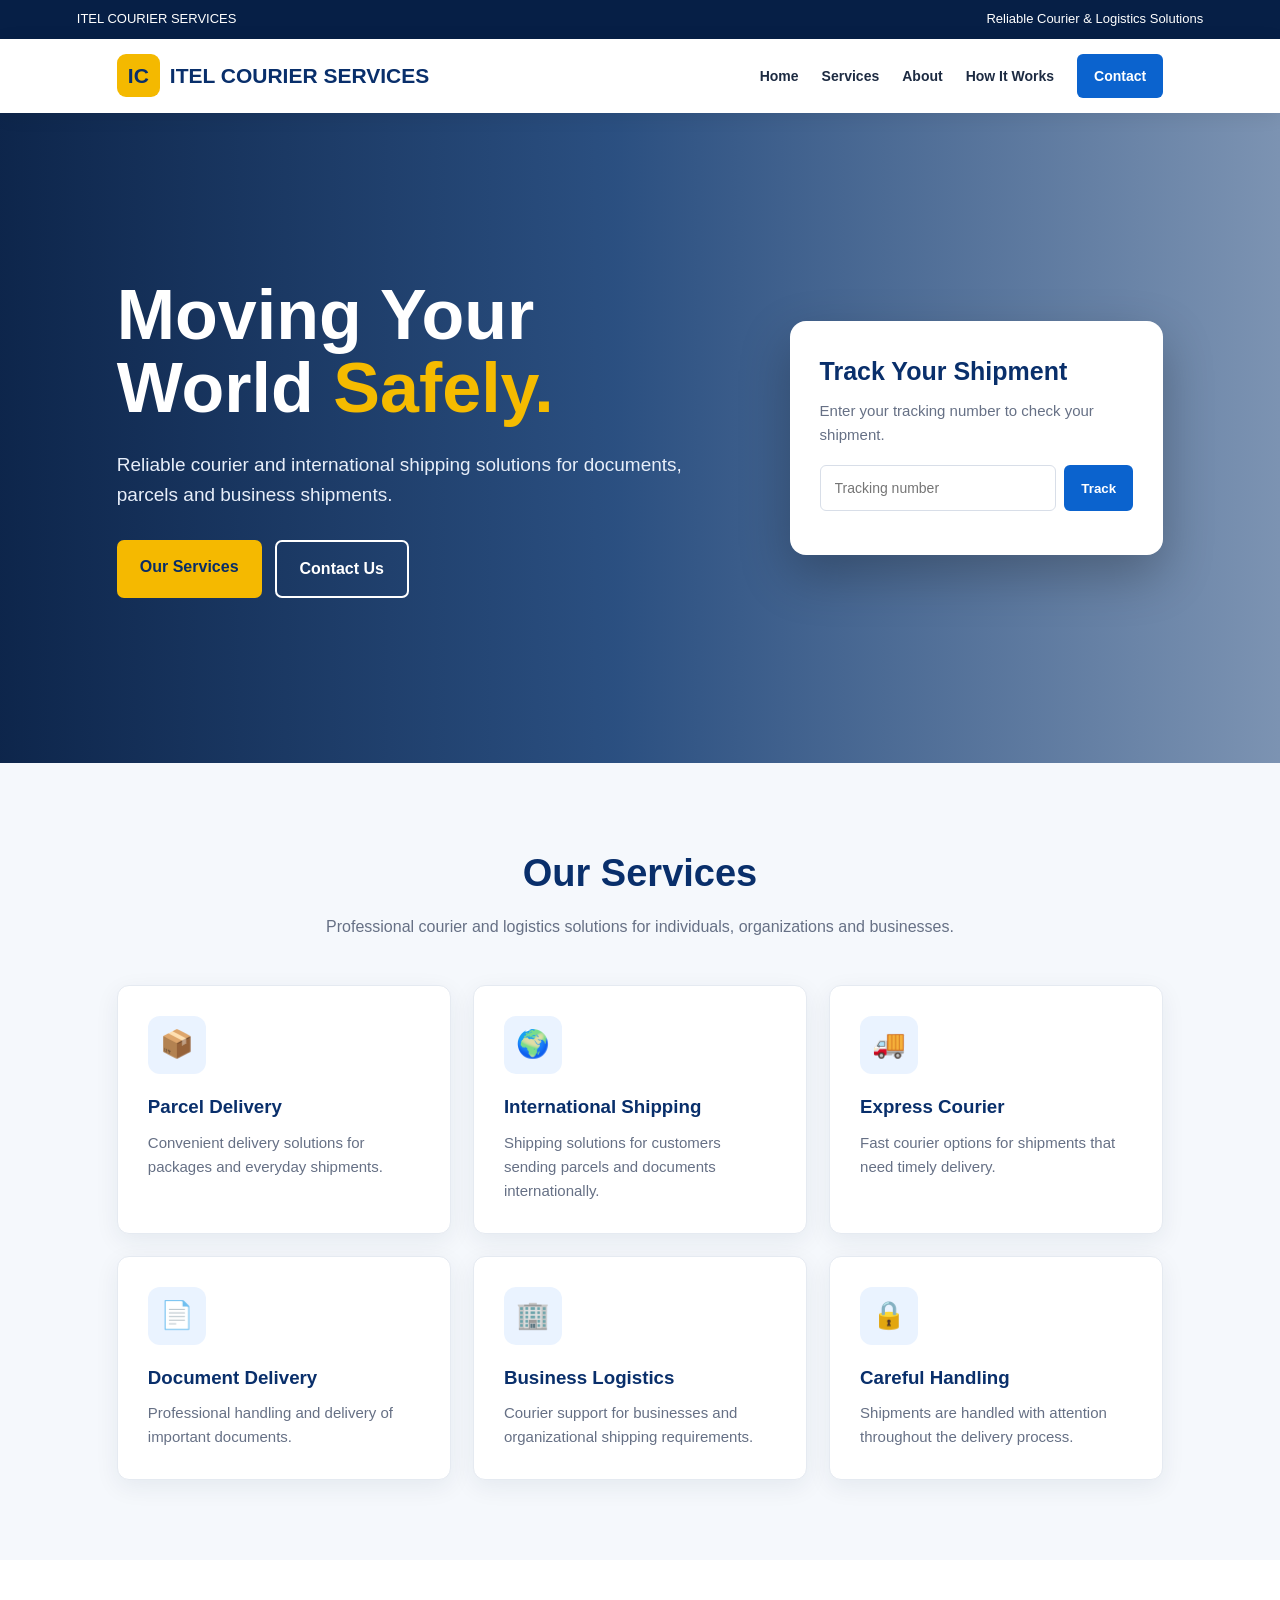
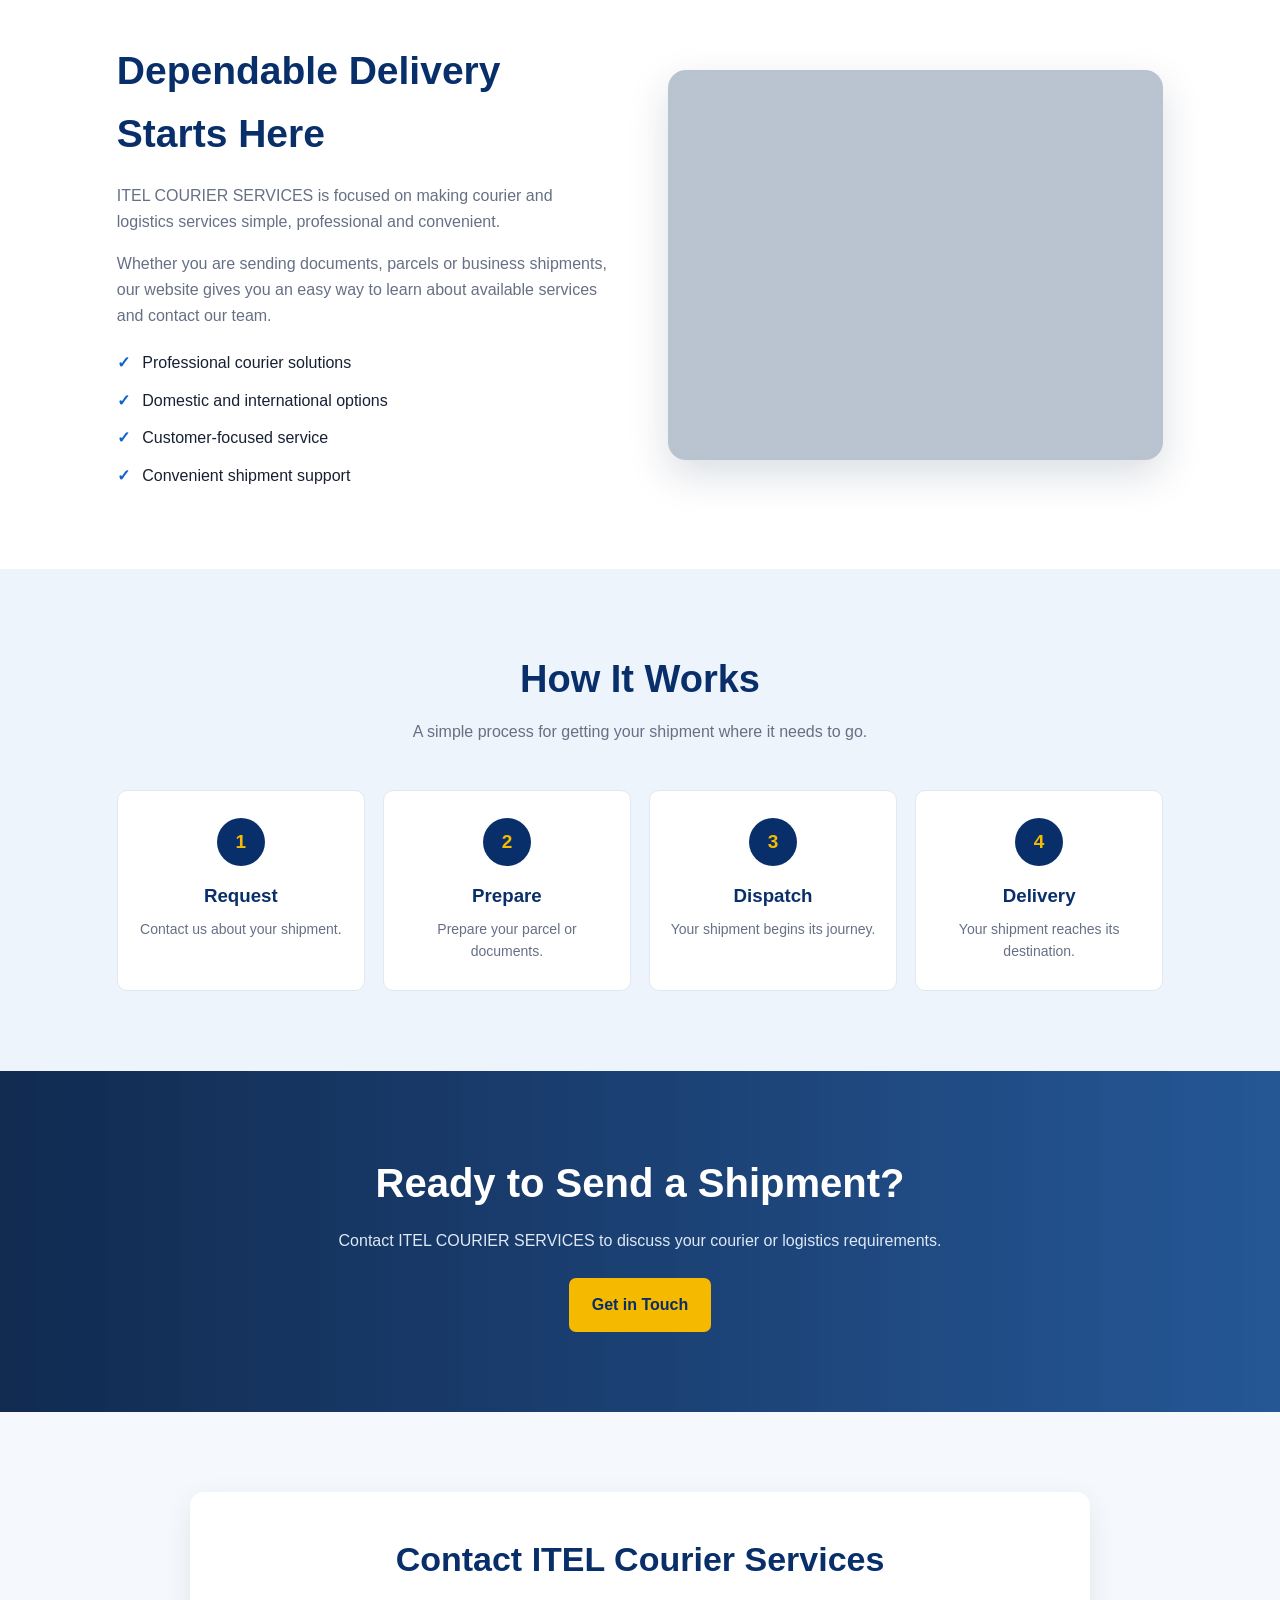
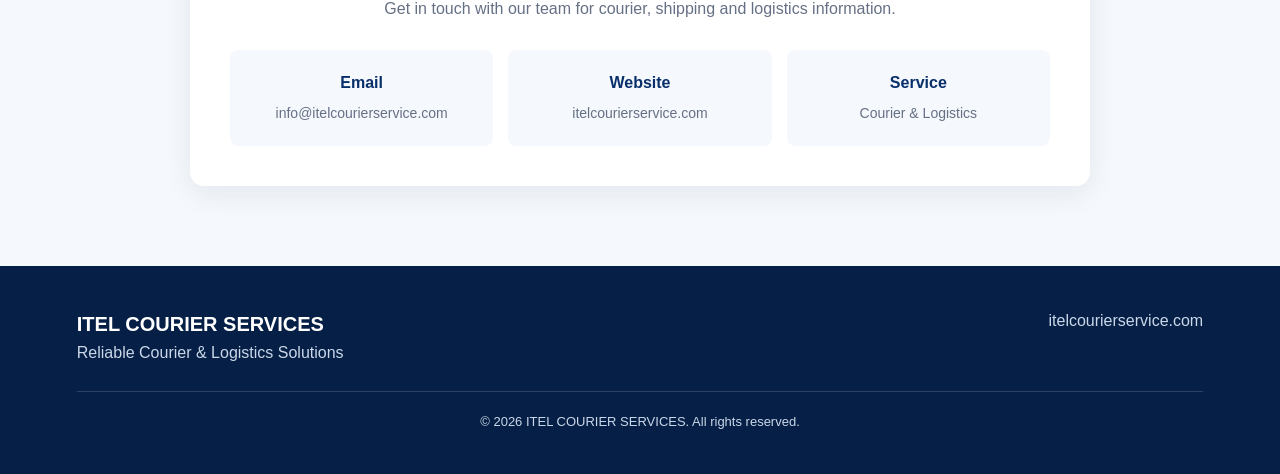
==== commit fdaa0d93: "Refactor index.html for improved structure and content" ====
--- a/index.html
+++ b/index.html
@@ -1,699 +1,930 @@
 <!DOCTYPE html>
 <html lang="en">
 <head>
-  <meta charset="UTF-8">
-  <meta name="viewport" content="width=device-width, initial-scale=1.0">
-  <title>ITEL Courier Services | Fast & Reliable Delivery</title>
-  <meta name="description" content="ITEL Courier Services - Reliable domestic and international courier and logistics services.">
-  <style>
-    * {
-      box-sizing: border-box;
-      margin: 0;
-      padding: 0;
-    }
-
-    html {
-      scroll-behavior: smooth;
-    }
-
-    body {
-      font-family: Arial, Helvetica, sans-serif;
-      color: #172033;
-      background: #f6f8fb;
-      line-height: 1.6;
-    }
-
-    a {
-      text-decoration: none;
-      color: inherit;
-    }
-
-    .topbar {
-      background: #092f6b;
-      color: white;
-      padding: 9px 5%;
-      font-size: 14px;
-      display: flex;
-      justify-content: space-between;
-      gap: 20px;
-      flex-wrap: wrap;
-    }
-
-    header {
-      background: white;
-      position: sticky;
-      top: 0;
-      z-index: 1000;
-      box-shadow: 0 2px 12px rgba(0,0,0,.08);
-    }
-
-    .nav {
-      max-width: 1200px;
-      margin: auto;
-      padding: 16px 5%;
-      display: flex;
-      justify-content: space-between;
-      align-items: center;
-      gap: 25px;
-    }
-
-    .logo {
-      display: flex;
-      align-items: center;
-      gap: 12px;
-      font-weight: 800;
-      font-size: 22px;
-      color: #092f6b;
-    }
-
-    .logo-mark {
-      width: 44px;
-      height: 44px;
-      border-radius: 10px;
-      background: #e8b323;
-      display: grid;
-      place-items: center;
-      color: #092f6b;
-      font-size: 19px;
-      font-weight: 900;
-    }
-
-    nav {
-      display: flex;
-      gap: 24px;
-      align-items: center;
-    }
-
-    nav a {
-      font-size: 15px;
-      font-weight: 600;
-      color: #26354d;
-    }
-
-    nav a:hover {
-      color: #0b63ce;
-    }
-
-    .nav-button {
-      background: #0b63ce;
-      color: white !important;
-      padding: 11px 17px;
-      border-radius: 7px;
-    }
-
-    .hero {
-      background:
-        linear-gradient(90deg, rgba(4,27,65,.96), rgba(9,47,107,.80)),
-        linear-gradient(135deg, #092f6b, #0b63ce);
-      color: white;
-      padding: 90px 5%;
-    }
-
-    .hero-inner {
-      max-width: 1200px;
-      margin: auto;
-      display: grid;
-      grid-template-columns: 1.2fr .8fr;
-      gap: 50px;
-      align-items: center;
-    }
-
-    .hero h1 {
-      font-size: clamp(38px, 6vw, 66px);
-      line-height: 1.08;
-      margin-bottom: 22px;
-    }
-
-    .hero h1 span {
-      color: #f1c43b;
-    }
-
-    .hero p {
-      max-width: 650px;
-      font-size: 18px;
-      color: #e6edf8;
-      margin-bottom: 30px;
-    }
-
-    .buttons {
-      display: flex;
-      gap: 14px;
-      flex-wrap: wrap;
-    }
-
-    .btn {
-      display: inline-block;
-      padding: 14px 22px;
-      border-radius: 7px;
-      font-weight: 700;
-    }
-
-    .btn-primary {
-      background: #e8b323;
-      color: #092f6b;
-    }
-
-    .btn-light {
-      background: white;
-      color: #092f6b;
-    }
-
-    .hero-card {
-      background: white;
-      color: #172033;
-      border-radius: 16px;
-      padding: 30px;
-      box-shadow: 0 20px 50px rgba(0,0,0,.22);
-    }
-
-    .hero-card h3 {
-      color: #092f6b;
-      margin-bottom: 10px;
-      font-size: 23px;
-    }
-
-    .tracking-box {
-      margin-top: 18px;
-      display: flex;
-      gap: 8px;
-    }
-
-    .tracking-box input {
-      min-width: 0;
-      flex: 1;
-      padding: 14px;
-      border: 1px solid #d8dee8;
-      border-radius: 6px;
-      font-size: 15px;
-    }
-
-    .tracking-box button {
-      border: 0;
-      padding: 0 18px;
-      border-radius: 6px;
-      background: #0b63ce;
-      color: white;
-      font-weight: 700;
-      cursor: pointer;
-    }
-
-    .section {
-      max-width: 1200px;
-      margin: auto;
-      padding: 75px 5%;
-    }
-
-    .section-heading {
-      text-align: center;
-      margin-bottom: 45px;
-    }
-
-    .section-heading h2 {
-      color: #092f6b;
-      font-size: 36px;
-      margin-bottom: 10px;
-    }
-
-    .section-heading p {
-      color: #667085;
-      max-width: 680px;
-      margin: auto;
-    }
-
-    .services {
-      display: grid;
-      grid-template-columns: repeat(3, 1fr);
-      gap: 22px;
-    }
-
-    .service {
-      background: white;
-      padding: 30px;
-      border-radius: 12px;
-      box-shadow: 0 5px 22px rgba(20,35,60,.08);
-      border: 1px solid #e7ebf1;
-    }
-
-    .service-icon {
-      width: 55px;
-      height: 55px;
-      display: grid;
-      place-items: center;
-      border-radius: 12px;
-      background: #eaf3ff;
-      color: #0b63ce;
-      font-size: 25px;
-      margin-bottom: 20px;
-    }
-
-    .service h3 {
-      color: #092f6b;
-      margin-bottom: 9px;
-    }
-
-    .service p {
-      color: #667085;
-      font-size: 15px;
-    }
-
-    .about {
-      background: white;
-    }
-
-    .about-grid {
-      max-width: 1200px;
-      margin: auto;
-      padding: 75px 5%;
-      display: grid;
-      grid-template-columns: 1fr 1fr;
-      gap: 55px;
-      align-items: center;
-    }
-
-    .about h2 {
-      color: #092f6b;
-      font-size: 38px;
-      margin-bottom: 18px;
-    }
-
-    .about p {
-      color: #667085;
-      margin-bottom: 16px;
-    }
-
-    .checks {
-      margin-top: 22px;
-      display: grid;
-      gap: 12px;
-    }
-
-    .checks div {
-      font-weight: 600;
-    }
-
-    .checks span {
-      color: #0b63ce;
-      margin-right: 8px;
-    }
-
-    .about-panel {
-      min-height: 330px;
-      border-radius: 18px;
-      background: linear-gradient(135deg, #092f6b, #0b63ce);
-      color: white;
-      padding: 38px;
-      display: flex;
-      flex-direction: column;
-      justify-content: center;
-    }
-
-    .about-panel h3 {
-      font-size: 30px;
-      margin-bottom: 15px;
-    }
-
-    .stats {
-      display: grid;
-      grid-template-columns: repeat(3,1fr);
-      gap: 12px;
-      margin-top: 30px;
-    }
-
-    .stat {
-      background: rgba(255,255,255,.12);
-      padding: 18px 10px;
-      text-align: center;
-      border-radius: 8px;
-    }
-
-    .stat strong {
-      display: block;
-      font-size: 25px;
-      color: #f1c43b;
-    }
-
-    .contact {
-      background: #eef4fb;
-    }
-
-    .contact-box {
-      max-width: 1000px;
-      margin: auto;
-      background: white;
-      border-radius: 16px;
-      padding: 40px;
-      box-shadow: 0 7px 28px rgba(20,35,60,.08);
-      text-align: center;
-    }
-
-    .contact-box h2 {
-      color: #092f6b;
-      margin-bottom: 12px;
-      font-size: 34px;
-    }
-
-    .contact-box p {
-      color: #667085;
-      margin-bottom: 25px;
-    }
-
-    .contact-buttons {
-      display: flex;
-      justify-content: center;
-      gap: 12px;
-      flex-wrap: wrap;
-    }
-
-    footer {
-      background: #061f46;
-      color: #dce6f5;
-      padding: 40px 5%;
-    }
-
-    .footer-inner {
-      max-width: 1200px;
-      margin: auto;
-      display: flex;
-      justify-content: space-between;
-      gap: 25px;
-      flex-wrap: wrap;
-    }
-
-    footer strong {
-      color: white;
-      font-size: 19px;
-    }
-
-    .copyright {
-      margin-top: 25px;
-      padding-top: 20px;
-      border-top: 1px solid rgba(255,255,255,.15);
-      text-align: center;
-      font-size: 13px;
-      color: #aebed5;
-    }
-
-    #trackMessage {
-      margin-top: 15px;
-      font-size: 14px;
-      color: #0b63ce;
-      font-weight: 600;
-    }
-
-    @media (max-width: 800px) {
-      .topbar {
-        justify-content: center;
-        text-align: center;
-      }
-
-      .nav {
-        flex-wrap: wrap;
-      }
-
-      nav {
-        width: 100%;
-        justify-content: center;
-        gap: 13px;
-        flex-wrap: wrap;
-      }
-
-      nav a {
-        font-size: 13px;
-      }
-
-      .hero {
-        padding: 65px 5%;
-      }
-
-      .hero-inner,
-      .about-grid {
-        grid-template-columns: 1fr;
-      }
-
-      .services {
-        grid-template-columns: 1fr;
-      }
-
-      .hero-card {
-        max-width: 600px;
-        margin: auto;
-      }
-
-      .section {
-        padding: 55px 5%;
-      }
-
-      .about-grid {
-        padding: 55px 5%;
-      }
-    }
-
-    @media (max-width: 500px) {
-      .logo {
-        font-size: 18px;
-      }
-
-      .logo-mark {
-        width: 38px;
-        height: 38px;
-      }
-
-      .tracking-box {
-        flex-direction: column;
-      }
-
-      .tracking-box button {
-        padding: 13px;
-      }
-
-      .stats {
-        grid-template-columns: 1fr;
-      }
-    }
-  </style>
+<meta charset="UTF-8">
+<meta name="viewport" content="width=device-width, initial-scale=1.0">
+
+<title>ITEL Courier Services | Reliable Delivery & Logistics</title>
+
+<meta name="description" content="ITEL Courier Services provides reliable courier, parcel, document and international shipping solutions.">
+
+<style>
+*{
+  box-sizing:border-box;
+  margin:0;
+  padding:0;
+}
+
+html{
+  scroll-behavior:smooth;
+}
+
+body{
+  font-family:Arial,Helvetica,sans-serif;
+  color:#172033;
+  background:#f5f8fc;
+  line-height:1.6;
+}
+
+a{
+  text-decoration:none;
+}
+
+.topbar{
+  background:#061f46;
+  color:#fff;
+  padding:9px 6%;
+  display:flex;
+  justify-content:space-between;
+  flex-wrap:wrap;
+  gap:10px;
+  font-size:13px;
+}
+
+header{
+  background:#fff;
+  position:sticky;
+  top:0;
+  z-index:1000;
+  box-shadow:0 3px 18px rgba(0,0,0,.08);
+}
+
+.nav{
+  max-width:1200px;
+  margin:auto;
+  padding:15px 6%;
+  display:flex;
+  justify-content:space-between;
+  align-items:center;
+  gap:25px;
+}
+
+.logo{
+  display:flex;
+  align-items:center;
+  gap:10px;
+  color:#092f6b;
+  font-weight:900;
+  font-size:21px;
+}
+
+.logo-box{
+  width:43px;
+  height:43px;
+  border-radius:9px;
+  background:#f4b900;
+  color:#092f6b;
+  display:grid;
+  place-items:center;
+  font-weight:900;
+}
+
+nav{
+  display:flex;
+  align-items:center;
+  gap:23px;
+}
+
+nav a{
+  color:#1d2b42;
+  font-size:14px;
+  font-weight:700;
+}
+
+nav a:hover{
+  color:#0b63ce;
+}
+
+.nav-contact{
+  background:#0b63ce;
+  color:white!important;
+  padding:11px 17px;
+  border-radius:6px;
+}
+
+/* HERO */
+
+.hero{
+  min-height:650px;
+  color:#fff;
+  background:
+    linear-gradient(90deg,rgba(4,29,68,.96) 0%,rgba(4,47,105,.84) 48%,rgba(4,47,105,.50) 100%),
+    url("https://images.unsplash.com/photo-1580674684081-7617fbf3d745?auto=format&fit=crop&w=1800&q=85")
+    center/cover no-repeat;
+  display:flex;
+  align-items:center;
+}
+
+.hero-inner{
+  max-width:1200px;
+  width:100%;
+  margin:auto;
+  padding:85px 6%;
+  display:grid;
+  grid-template-columns:1.25fr .75fr;
+  gap:50px;
+  align-items:center;
+}
+
+.hero h1{
+  font-size:clamp(42px,6vw,70px);
+  line-height:1.05;
+  margin-bottom:24px;
+}
+
+.hero h1 span{
+  color:#f5bb00;
+}
+
+.hero p{
+  max-width:650px;
+  font-size:19px;
+  color:#e7eef9;
+  margin-bottom:30px;
+}
+
+.buttons{
+  display:flex;
+  flex-wrap:wrap;
+  gap:13px;
+}
+
+.btn{
+  display:inline-block;
+  padding:14px 23px;
+  border-radius:7px;
+  font-weight:800;
+}
+
+.btn-yellow{
+  background:#f5b900;
+  color:#082d67;
+}
+
+.btn-outline{
+  border:2px solid #fff;
+  color:#fff;
+}
+
+.btn-blue{
+  background:#0b63ce;
+  color:#fff;
+}
+
+.hero-card{
+  background:#fff;
+  color:#172033;
+  padding:30px;
+  border-radius:16px;
+  box-shadow:0 20px 50px rgba(0,0,0,.25);
+}
+
+.hero-card h2{
+  color:#092f6b;
+  font-size:25px;
+  margin-bottom:8px;
+}
+
+.hero-card p{
+  color:#667085;
+  font-size:15px;
+  margin-bottom:18px;
+}
+
+.track-input{
+  display:flex;
+  gap:8px;
+}
+
+.track-input input{
+  min-width:0;
+  flex:1;
+  padding:14px;
+  border:1px solid #d8dee8;
+  border-radius:6px;
+  font-size:14px;
+}
+
+.track-input button{
+  border:0;
+  background:#0b63ce;
+  color:#fff;
+  padding:0 17px;
+  border-radius:6px;
+  font-weight:800;
+}
+
+.track-result{
+  margin-top:14px;
+  font-size:13px;
+  color:#0b63ce;
+}
+
+/* GENERAL */
+
+.section{
+  max-width:1200px;
+  margin:auto;
+  padding:80px 6%;
+}
+
+.heading{
+  text-align:center;
+  margin-bottom:45px;
+}
+
+.heading h2{
+  color:#092f6b;
+  font-size:38px;
+  margin-bottom:10px;
+}
+
+.heading p{
+  color:#667085;
+  max-width:700px;
+  margin:auto;
+}
+
+/* SERVICES */
+
+.services{
+  display:grid;
+  grid-template-columns:repeat(3,1fr);
+  gap:22px;
+}
+
+.service{
+  background:#fff;
+  padding:30px;
+  border-radius:12px;
+  border:1px solid #e5eaf1;
+  box-shadow:0 7px 25px rgba(18,39,70,.07);
+  transition:.2s;
+}
+
+.service:hover{
+  transform:translateY(-4px);
+  box-shadow:0 12px 30px rgba(18,39,70,.12);
+}
+
+.icon{
+  width:58px;
+  height:58px;
+  border-radius:12px;
+  background:#eaf3ff;
+  display:grid;
+  place-items:center;
+  font-size:27px;
+  margin-bottom:18px;
+}
+
+.service h3{
+  color:#092f6b;
+  margin-bottom:9px;
+}
+
+.service p{
+  color:#667085;
+  font-size:15px;
+}
+
+/* ABOUT */
+
+.about{
+  background:#fff;
+}
+
+.about-inner{
+  max-width:1200px;
+  margin:auto;
+  padding:80px 6%;
+  display:grid;
+  grid-template-columns:1fr 1fr;
+  gap:55px;
+  align-items:center;
+}
+
+.about h2{
+  color:#092f6b;
+  font-size:39px;
+  margin-bottom:18px;
+}
+
+.about p{
+  color:#667085;
+  margin-bottom:17px;
+}
+
+.checks{
+  display:grid;
+  gap:12px;
+  margin-top:22px;
+}
+
+.checks span{
+  color:#0b63ce;
+  font-weight:900;
+  margin-right:8px;
+}
+
+.about-image{
+  min-height:390px;
+  border-radius:18px;
+  background:
+    linear-gradient(rgba(4,40,87,.28),rgba(4,40,87,.28)),
+    url("https://images.unsplash.com/photo-1566576912321-d58ddd7a6088?auto=format&fit=crop&w=1200&q=85")
+    center/cover no-repeat;
+  box-shadow:0 15px 40px rgba(10,35,70,.15);
+}
+
+/* HOW IT WORKS */
+
+.steps-section{
+  background:#eef4fb;
+}
+
+.steps{
+  max-width:1100px;
+  margin:auto;
+  display:grid;
+  grid-template-columns:repeat(4,1fr);
+  gap:18px;
+}
+
+.step{
+  background:#fff;
+  padding:27px 20px;
+  text-align:center;
+  border-radius:10px;
+  border:1px solid #e2e8f0;
+}
+
+.step-number{
+  width:48px;
+  height:48px;
+  margin:0 auto 15px;
+  border-radius:50%;
+  background:#092f6b;
+  color:#f5bb00;
+  display:grid;
+  place-items:center;
+  font-weight:900;
+  font-size:19px;
+}
+
+.step h3{
+  color:#092f6b;
+  margin-bottom:7px;
+}
+
+.step p{
+  color:#667085;
+  font-size:14px;
+}
+
+/* CTA */
+
+.cta{
+  background:
+    linear-gradient(90deg,rgba(5,31,71,.95),rgba(8,65,135,.88)),
+    url("https://images.unsplash.com/photo-1494412574643-ff11b0a5c1c3?auto=format&fit=crop&w=1800&q=85")
+    center/cover;
+  color:#fff;
+  text-align:center;
+}
+
+.cta-inner{
+  max-width:900px;
+  margin:auto;
+  padding:80px 6%;
+}
+
+.cta h2{
+  font-size:40px;
+  margin-bottom:13px;
+}
+
+.cta p{
+  color:#dfe8f5;
+  margin-bottom:25px;
+}
+
+/* CONTACT */
+
+.contact{
+  background:#f5f8fc;
+}
+
+.contact-box{
+  max-width:900px;
+  margin:auto;
+  background:#fff;
+  padding:40px;
+  border-radius:14px;
+  box-shadow:0 8px 28px rgba(20,40,70,.08);
+}
+
+.contact-box h2{
+  text-align:center;
+  color:#092f6b;
+  margin-bottom:10px;
+  font-size:34px;
+}
+
+.contact-box > p{
+  text-align:center;
+  color:#667085;
+  margin-bottom:28px;
+}
+
+.contact-grid{
+  display:grid;
+  grid-template-columns:repeat(3,1fr);
+  gap:15px;
+}
+
+.contact-item{
+  background:#f5f8fc;
+  padding:20px;
+  border-radius:8px;
+  text-align:center;
+}
+
+.contact-item strong{
+  display:block;
+  color:#092f6b;
+  margin-bottom:5px;
+}
+
+.contact-item span{
+  color:#667085;
+  font-size:14px;
+}
+
+/* FOOTER */
+
+footer{
+  background:#061f46;
+  color:#cbd8e9;
+  padding:42px 6%;
+}
+
+.footer-inner{
+  max-width:1200px;
+  margin:auto;
+  display:flex;
+  justify-content:space-between;
+  gap:25px;
+  flex-wrap:wrap;
+}
+
+.footer-brand{
+  color:#fff;
+  font-size:20px;
+  font-weight:900;
+}
+
+.copyright{
+  max-width:1200px;
+  margin:25px auto 0;
+  padding-top:20px;
+  border-top:1px solid rgba(255,255,255,.15);
+  text-align:center;
+  font-size:13px;
+}
+
+/* MOBILE */
+
+@media(max-width:850px){
+
+  .topbar{
+    justify-content:center;
+    text-align:center;
+  }
+
+  .nav{
+    flex-wrap:wrap;
+    justify-content:center;
+  }
+
+  nav{
+    width:100%;
+    justify-content:center;
+    gap:15px;
+    flex-wrap:wrap;
+  }
+
+  nav a{
+    font-size:13px;
+  }
+
+  .hero{
+    min-height:auto;
+  }
+
+  .hero-inner{
+    grid-template-columns:1fr;
+    padding:65px 6%;
+  }
+
+  .hero-card{
+    max-width:600px;
+    width:100%;
+  }
+
+  .services{
+    grid-template-columns:1fr 1fr;
+  }
+
+  .about-inner{
+    grid-template-columns:1fr;
+  }
+
+  .steps{
+    grid-template-columns:1fr 1fr;
+  }
+
+  .contact-grid{
+    grid-template-columns:1fr;
+  }
+}
+
+@media(max-width:550px){
+
+  .logo{
+    font-size:17px;
+  }
+
+  .hero h1{
+    font-size:44px;
+  }
+
+  .hero p{
+    font-size:17px;
+  }
+
+  .services{
+    grid-template-columns:1fr;
+  }
+
+  .steps{
+    grid-template-columns:1fr;
+  }
+
+  .section,
+  .about-inner{
+    padding:60px 6%;
+  }
+
+  .heading h2,
+  .about h2{
+    font-size:32px;
+  }
+
+  .cta h2{
+    font-size:31px;
+  }
+
+  .track-input{
+    flex-direction:column;
+  }
+
+  .track-input button{
+    padding:13px;
+  }
+}
+</style>
 </head>
 
 <body>
 
-  <div class="topbar">
-    <div>ITEL COURIER SERVICES</div>
-    <div>Reliable Courier & Logistics Solutions</div>
+<div class="topbar">
+  <div>ITEL COURIER SERVICES</div>
+  <div>Reliable Courier & Logistics Solutions</div>
+</div>
+
+<header>
+  <div class="nav">
+
+    <a href="#home" class="logo">
+      <div class="logo-box">IC</div>
+      ITEL COURIER SERVICES
+    </a>
+
+    <nav>
+      <a href="#home">Home</a>
+      <a href="#services">Services</a>
+      <a href="#about">About</a>
+      <a href="#how">How It Works</a>
+      <a href="#contact" class="nav-contact">Contact</a>
+    </nav>
+
   </div>
-
-  <header>
-    <div class="nav">
-      <a href="#home" class="logo">
-        <div class="logo-mark">IC</div>
+</header>
+
+<section class="hero" id="home">
+
+  <div class="hero-inner">
+
+    <div>
+
+      <h1>
+        Moving Your World
+        <span>Safely.</span>
+      </h1>
+
+      <p>
+        Reliable courier and international shipping solutions
+        for documents, parcels and business shipments.
+      </p>
+
+      <div class="buttons">
+        <a href="#services" class="btn btn-yellow">Our Services</a>
+        <a href="#contact" class="btn btn-outline">Contact Us</a>
+      </div>
+
+    </div>
+
+    <div class="hero-card">
+
+      <h2>Track Your Shipment</h2>
+
+      <p>
+        Enter your tracking number to check your shipment.
+      </p>
+
+      <div class="track-input">
+        <input id="trackingNumber"
+               type="text"
+               placeholder="Tracking number">
+
+        <button onclick="trackShipment()">Track</button>
+      </div>
+
+      <div id="trackResult" class="track-result"></div>
+
+    </div>
+
+  </div>
+
+</section>
+
+<section class="section" id="services">
+
+  <div class="heading">
+    <h2>Our Services</h2>
+
+    <p>
+      Professional courier and logistics solutions
+      for individuals, organizations and businesses.
+    </p>
+  </div>
+
+  <div class="services">
+
+    <div class="service">
+      <div class="icon">📦</div>
+      <h3>Parcel Delivery</h3>
+      <p>
+        Convenient delivery solutions for packages
+        and everyday shipments.
+      </p>
+    </div>
+
+    <div class="service">
+      <div class="icon">🌍</div>
+      <h3>International Shipping</h3>
+      <p>
+        Shipping solutions for customers sending
+        parcels and documents internationally.
+      </p>
+    </div>
+
+    <div class="service">
+      <div class="icon">🚚</div>
+      <h3>Express Courier</h3>
+      <p>
+        Fast courier options for shipments that
+        need timely delivery.
+      </p>
+    </div>
+
+    <div class="service">
+      <div class="icon">📄</div>
+      <h3>Document Delivery</h3>
+      <p>
+        Professional handling and delivery of
+        important documents.
+      </p>
+    </div>
+
+    <div class="service">
+      <div class="icon">🏢</div>
+      <h3>Business Logistics</h3>
+      <p>
+        Courier support for businesses and
+        organizational shipping requirements.
+      </p>
+    </div>
+
+    <div class="service">
+      <div class="icon">🔒</div>
+      <h3>Careful Handling</h3>
+      <p>
+        Shipments are handled with attention
+        throughout the delivery process.
+      </p>
+    </div>
+
+  </div>
+
+</section>
+
+<section class="about" id="about">
+
+  <div class="about-inner">
+
+    <div>
+
+      <h2>Dependable Delivery Starts Here</h2>
+
+      <p>
+        ITEL COURIER SERVICES is focused on making
+        courier and logistics services simple,
+        professional and convenient.
+      </p>
+
+      <p>
+        Whether you are sending documents, parcels
+        or business shipments, our website gives you
+        an easy way to learn about available services
+        and contact our team.
+      </p>
+
+      <div class="checks">
+
+        <div><span>✓</span> Professional courier solutions</div>
+        <div><span>✓</span> Domestic and international options</div>
+        <div><span>✓</span> Customer-focused service</div>
+        <div><span>✓</span> Convenient shipment support</div>
+
+      </div>
+
+    </div>
+
+    <div class="about-image"></div>
+
+  </div>
+
+</section>
+
+<section class="steps-section" id="how">
+
+  <div class="section">
+
+    <div class="heading">
+      <h2>How It Works</h2>
+
+      <p>
+        A simple process for getting your shipment
+        where it needs to go.
+      </p>
+    </div>
+
+    <div class="steps">
+
+      <div class="step">
+        <div class="step-number">1</div>
+        <h3>Request</h3>
+        <p>Contact us about your shipment.</p>
+      </div>
+
+      <div class="step">
+        <div class="step-number">2</div>
+        <h3>Prepare</h3>
+        <p>Prepare your parcel or documents.</p>
+      </div>
+
+      <div class="step">
+        <div class="step-number">3</div>
+        <h3>Dispatch</h3>
+        <p>Your shipment begins its journey.</p>
+      </div>
+
+      <div class="step">
+        <div class="step-number">4</div>
+        <h3>Delivery</h3>
+        <p>Your shipment reaches its destination.</p>
+      </div>
+
+    </div>
+
+  </div>
+
+</section>
+
+<section class="cta">
+
+  <div class="cta-inner">
+
+    <h2>Ready to Send a Shipment?</h2>
+
+    <p>
+      Contact ITEL COURIER SERVICES to discuss
+      your courier or logistics requirements.
+    </p>
+
+    <a href="#contact" class="btn btn-yellow">
+      Get in Touch
+    </a>
+
+  </div>
+
+</section>
+
+<section class="contact" id="contact">
+
+  <div class="section">
+
+    <div class="contact-box">
+
+      <h2>Contact ITEL Courier Services</h2>
+
+      <p>
+        Get in touch with our team for courier,
+        shipping and logistics information.
+      </p>
+
+      <div class="contact-grid">
+
+        <div class="contact-item">
+          <strong>Email</strong>
+          <span>info@itelcourierservice.com</span>
+        </div>
+
+        <div class="contact-item">
+          <strong>Website</strong>
+          <span>itelcourierservice.com</span>
+        </div>
+
+        <div class="contact-item">
+          <strong>Service</strong>
+          <span>Courier & Logistics</span>
+        </div>
+
+      </div>
+
+    </div>
+
+  </div>
+
+</section>
+
+<footer>
+
+  <div class="footer-inner">
+
+    <div>
+      <div class="footer-brand">
         ITEL COURIER SERVICES
-      </a>
-
-      <nav>
-        <a href="#home">Home</a>
-        <a href="#services">Services</a>
-        <a href="#about">About</a>
-        <a href="#tracking">Tracking</a>
-        <a href="#contact" class="nav-button">Contact Us</a>
-      </nav>
-    </div>
-  </header>
-
-  <main>
-
-    <section class="hero" id="home">
-      <div class="hero-inner">
-
-        <div>
-          <h1>Delivering with <span>Confidence.</span></h1>
-          <p>
-            Professional courier and logistics solutions designed to help
-            individuals and businesses move packages efficiently and securely.
-          </p>
-
-          <div class="buttons">
-            <a href="#tracking" class="btn btn-primary">Track Shipment</a>
-            <a href="#services" class="btn btn-light">Our Services</a>
-          </div>
-        </div>
-
-        <div class="hero-card" id="tracking">
-          <h3>Track Your Shipment</h3>
-          <p>Enter your tracking number to check shipment information.</p>
-
-          <div class="tracking-box">
-            <input id="trackingNumber" type="text" placeholder="Tracking number">
-            <button onclick="trackShipment()">Track</button>
-          </div>
-
-          <div id="trackMessage"></div>
-        </div>
-
       </div>
-    </section>
-
-    <section class="section" id="services">
-      <div class="section-heading">
-        <h2>Our Services</h2>
-        <p>
-          Flexible delivery and logistics services for personal and business needs.
-        </p>
+
+      <div>
+        Reliable Courier & Logistics Solutions
       </div>
-
-      <div class="services">
-
-        <div class="service">
-          <div class="service-icon">📦</div>
-          <h3>Express Delivery</h3>
-          <p>
-            Fast delivery solutions for time-sensitive documents and packages.
-          </p>
-        </div>
-
-        <div class="service">
-          <div class="service-icon">🌍</div>
-          <h3>International Shipping</h3>
-          <p>
-            Courier solutions for sending shipments across international destinations.
-          </p>
-        </div>
-
-        <div class="service">
-          <div class="service-icon">🚚</div>
-          <h3>Logistics Support</h3>
-          <p>
-            Practical logistics support for businesses and organizations.
-          </p>
-        </div>
-
-        <div class="service">
-          <div class="service-icon">📄</div>
-          <h3>Document Delivery</h3>
-          <p>
-            Professional handling and delivery of important documents.
-          </p>
-        </div>
-
-        <div class="service">
-          <div class="service-icon">🏢</div>
-          <h3>Business Courier</h3>
-          <p>
-            Courier support designed around the needs of businesses and teams.
-          </p>
-        </div>
-
-        <div class="service">
-          <div class="service-icon">🔒</div>
-          <h3>Secure Handling</h3>
-          <p>
-            Careful shipment handling throughout the delivery process.
-          </p>
-        </div>
-
-      </div>
-    </section>
-
-    <section class="about" id="about">
-      <div class="about-grid">
-
-        <div>
-          <h2>Moving What Matters</h2>
-          <p>
-            ITEL COURIER SERVICES is focused on providing dependable courier
-            and logistics solutions for customers who need professional
-            shipment handling.
-          </p>
-
-          <p>
-            From documents and parcels to business shipments, our goal is to
-            make the delivery process straightforward and convenient.
-          </p>
-
-          <div class="checks">
-            <div><span>✓</span> Professional service</div>
-            <div><span>✓</span> Customer-focused support</div>
-            <div><span>✓</span> Domestic and international solutions</div>
-            <div><span>✓</span> Clear shipment communication</div>
-          </div>
-        </div>
-
-        <div class="about-panel">
-          <h3>ITEL Courier Services</h3>
-          <p>
-            Your delivery partner for courier and logistics needs.
-          </p>
-
-          <div class="stats">
-            <div class="stat">
-              <strong>24/7</strong>
-              Support
-            </div>
-            <div class="stat">
-              <strong>Fast</strong>
-              Service
-            </div>
-            <div class="stat">
-              <strong>Global</strong>
-              Reach
-            </div>
-          </div>
-        </div>
-
-      </div>
-    </section>
-
-    <section class="contact" id="contact">
-      <div class="section">
-        <div class="contact-box">
-          <h2>Need Courier Assistance?</h2>
-          <p>
-            Contact ITEL COURIER SERVICES for information about our courier
-            and logistics solutions.
-          </p>
-
-          <div class="contact-buttons">
-            <a href="mailto:info@itelcourierservice.com" class="btn btn-primary">
-              Email Us
-            </a>
-            <a href="#services" class="btn btn-light">
-              View Services
-            </a>
-          </div>
-        </div>
-      </div>
-    </section>
-
-  </main>
-
-  <footer>
-    <div class="footer-inner">
-      <div>
-        <strong>ITEL COURIER SERVICES</strong>
-        <p>Courier & Logistics Solutions</p>
-      </div>
-
-      <div>
-        <p>itelcourierservice.com</p>
-      </div>
-    </div>
-
-    <div class="copyright">
-      ©️ 2026 ITEL COURIER SERVICES. All rights reserved.
-    </div>
-  </footer>
-
-  <script>
-    function trackShipment() {
-      const number = document.getElementById("trackingNumber").value.trim();
-      const message = document.getElementById("trackMessage");
-
-      if (!number) {
-        message.textContent = "Please enter a tracking number.";
-        return;
-      }
-
-      message.textContent =
-        "Tracking number received. Shipment tracking will be available when connected to the courier tracking system.";
-    }
-  </script>
+    </div>
+
+    <div>
+      <div>itelcourierservice.com</div>
+    </div>
+
+  </div>
+
+  <div class="copyright">
+    ©️ 2026 ITEL COURIER SERVICES. All rights reserved.
+  </div>
+
+</footer>
+
+<script>
+function trackShipment(){
+
+  const number =
+    document.getElementById("trackingNumber").value.trim();
+
+  const result =
+    document.getElementById("trackResult");
+
+  if(!number){
+    result.textContent =
+      "Please enter your tracking number.";
+    return;
+  }
+
+  result.textContent =
+    "Tracking number received. Online tracking will be connected to the shipment system.";
+}
+</script>
 
 </body>
 </html>
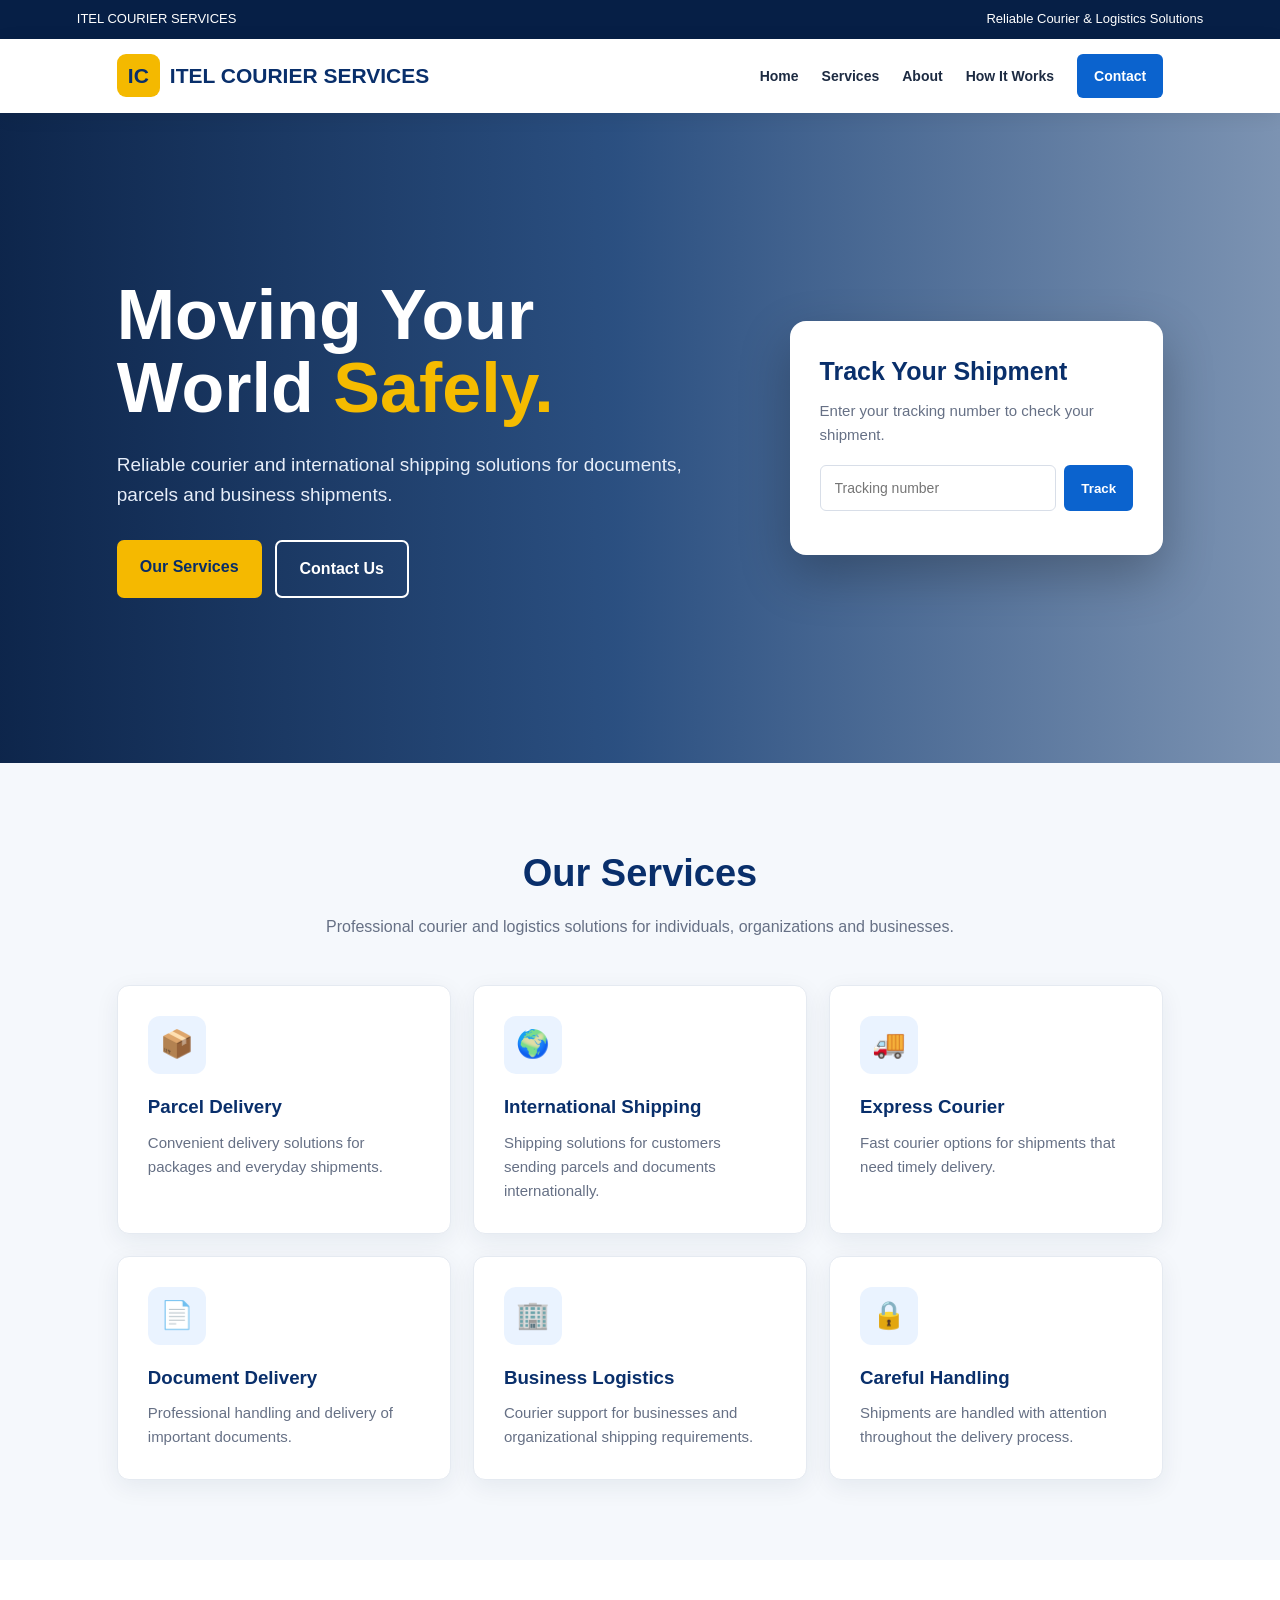
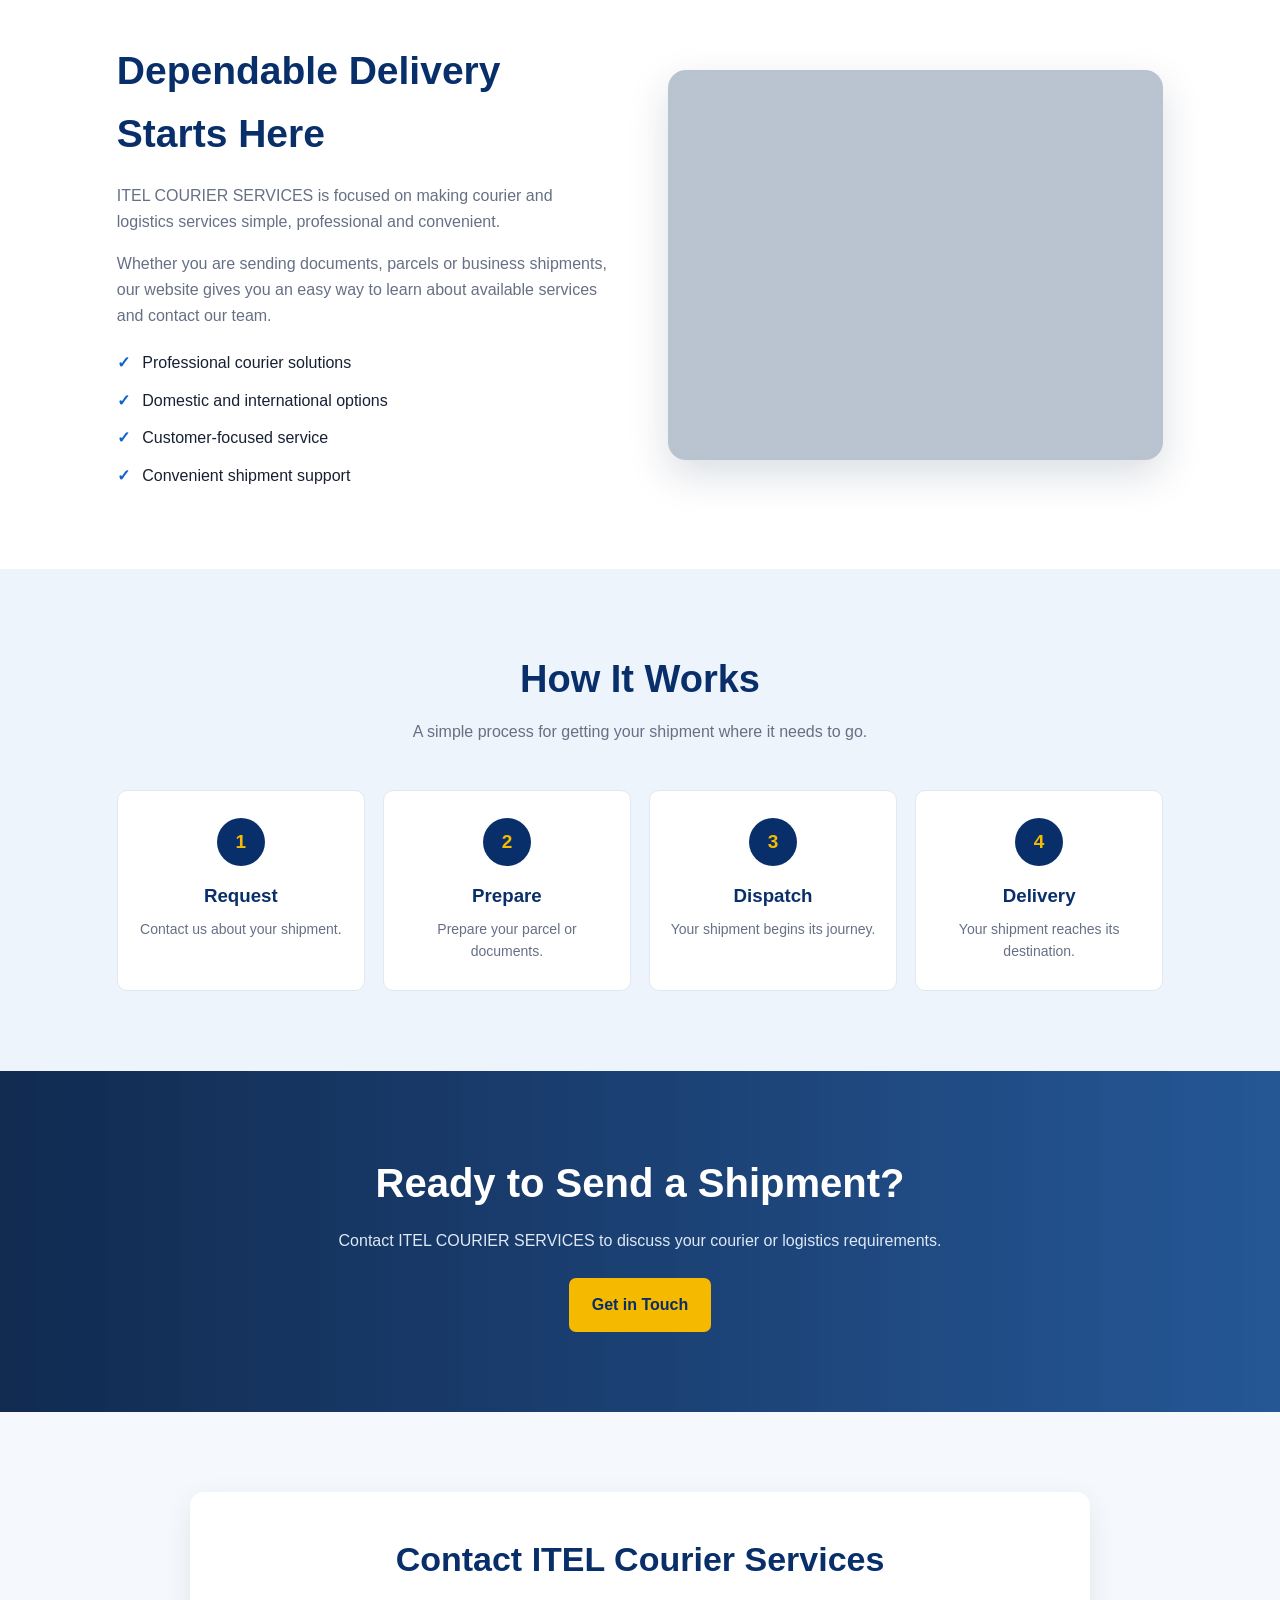
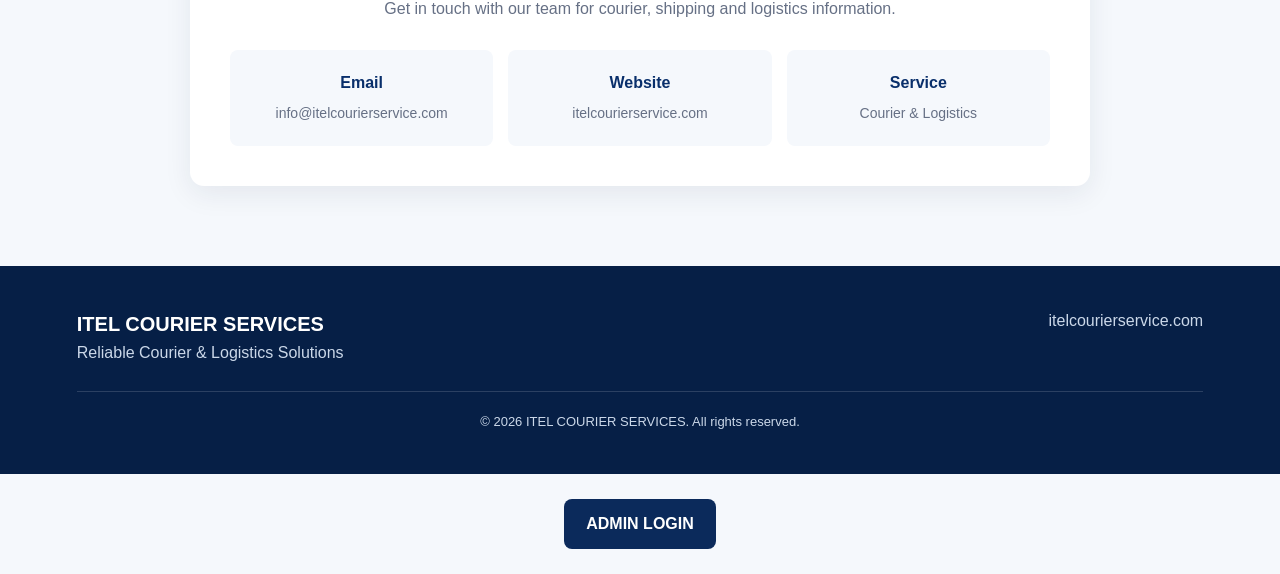
==== commit 6ad8a349: "update website" ====
--- a/index.html
+++ b/index.html
@@ -925,6 +925,10 @@
     "Tracking number received. Online tracking will be connected to the shipment system.";
 }
 </script>
-
+<div style="text-align:center; padding:25px;">
+  <a href="admin.html" style="display:inline-block; background:#0b2a5b; color:#fff; padding:12px 22px; border-radius:8px; text-decoration:none; font-weight:bold;">
+    ADMIN LOGIN
+  </a>
+</div>
 </body>
 </html>
